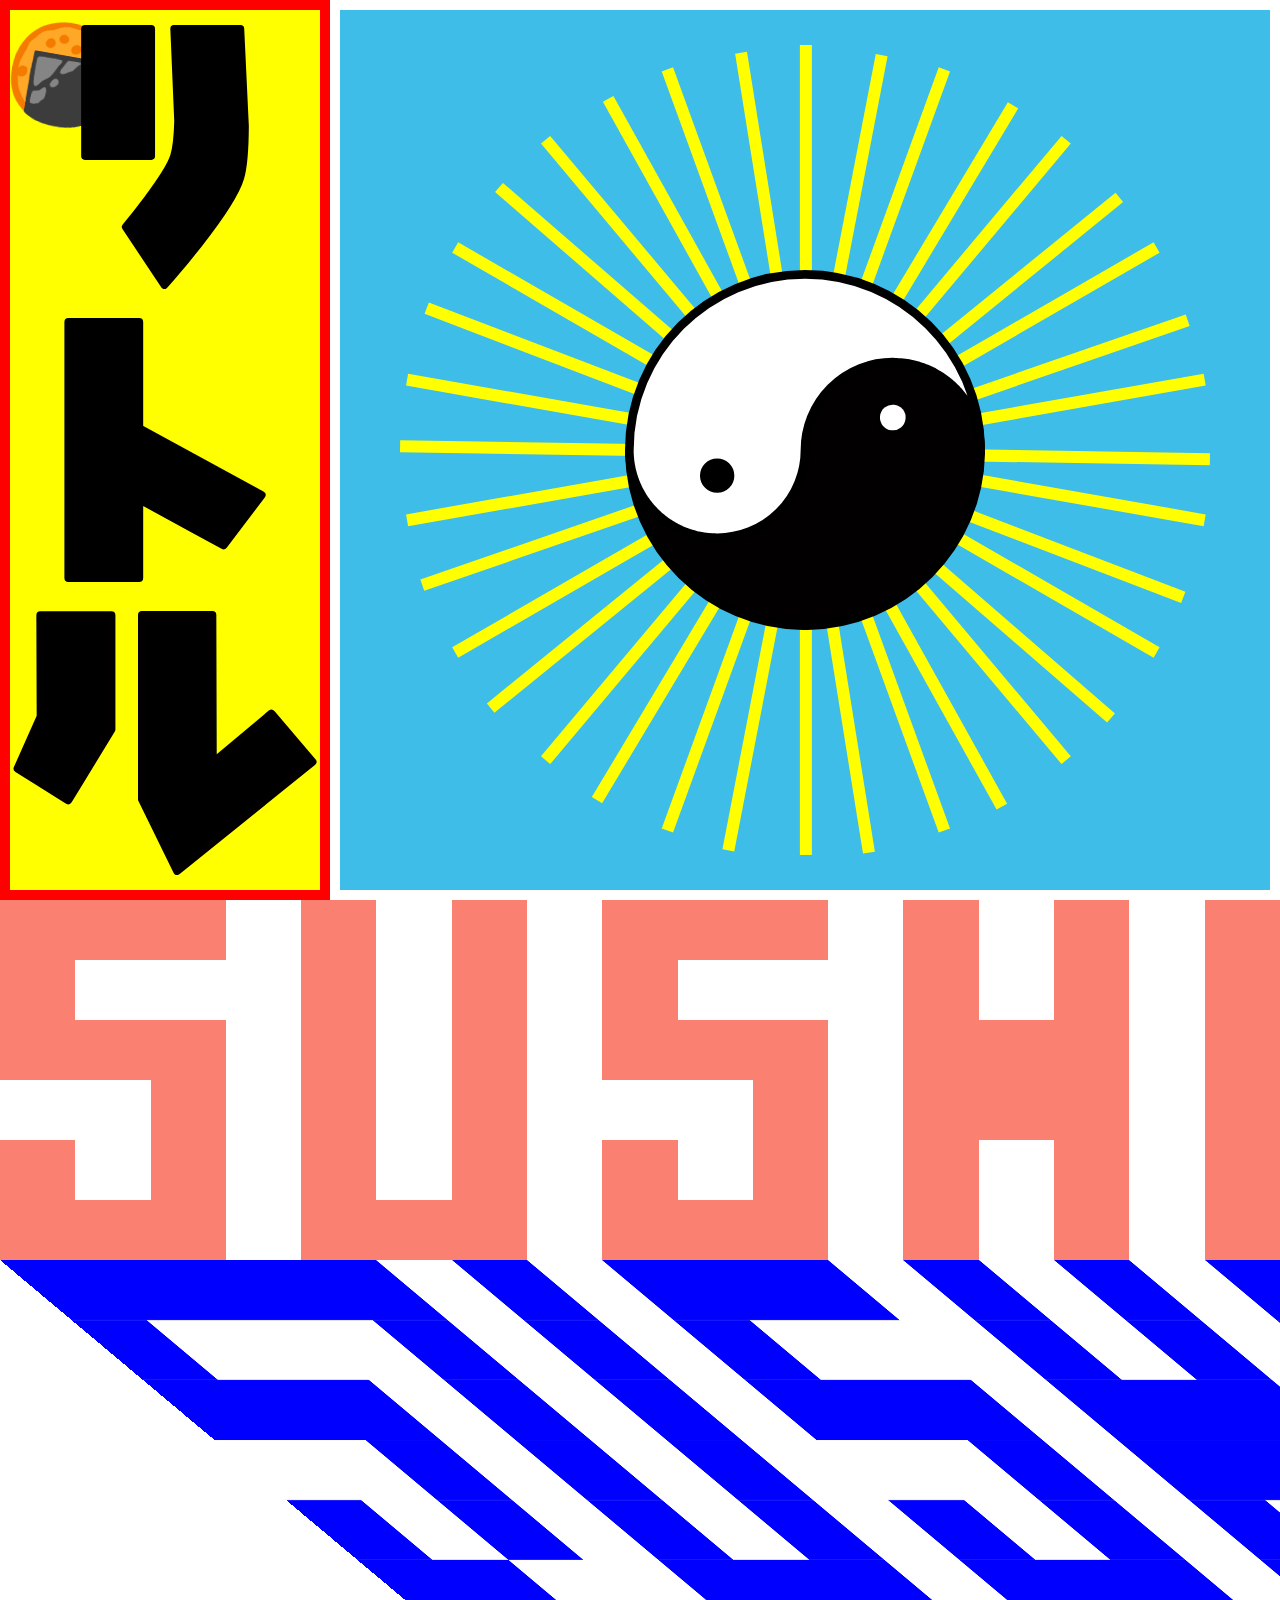
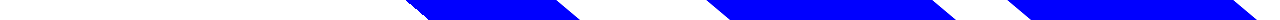
==== docs/index.html @ 26252e66 "added 3dish letters" ====
<!DOCTYPE html>
<html lang="en">
  <head>
    <meta charset="UTF-8" />
    <meta name="viewport" content="width=device-width, initial-scale=1.0" />
    <meta http-equiv="X-UA-Compatible" content="ie=edge" />
    <link rel="stylesheet" type="text/css" href="./css/reset.css" />
    <link
      href="https://fonts.googleapis.com/css?family=Roboto:300,400,500&display=swap"
      rel="stylesheet"
    />
    <link rel="stylesheet" type="text/css" href="./css/global-styles.css" />
    <link rel="stylesheet" type="text/css" href="./css/home.css" />
    <link rel="stylesheet" type="text/css" href="./css/sushi-grid.css" />
    <link rel="stylesheet" type="text/css" href="./css/mouse-trail.css" />
    <link rel="stylesheet" type="text/css" href="./css/_temp.css" />

    <title>Document</title>
  </head>
  <body>
    <!-- HOME -->
    <div>
      <div>
        <img src="./img/char1.svg" alt="chinese character" />
        <img src="./img/char2.svg" alt="chinese character" />
        <img src="./img/char3.svg" alt="chinese character" />
      </div>
      <div>
        <img src="./img/lines.svg" alt="sun lines" />
        <img src="./img/yinyang.svg" alt="chinese character" />
      </div>
    </div>
    <!-- MOUSE TRAIL -->
    <div>
      <p>&#x1F358;</p>
      <p>&#x1F359;</p>
      <p>&#x1F35A;</p>
      <p>&#x1F35C;</p>
      <p>&#x1F363;</p>
      <p>&#x1F364;</p>
      <p>&#x1F365;</p>
      <p>&#x1F361;</p>
      <p>&#x1F371;</p>
      <p>&#x1F372;</p>
      <p>&#x1F372;</p>
      <p>&#x1F371;</p>
      <p>&#x1F361;</p>
      <p>&#x1F365;</p>
      <p>&#x1F364;</p>
      <p>&#x1F363;</p>
      <p>&#x1F35C;</p>
      <p>&#x1F35A;</p>
      <p>&#x1F359;</p>
      <p>&#x1F358;</p>
      <p>&#x1F358;</p>
      <p>&#x1F359;</p>
      <p>&#x1F35A;</p>
      <p>&#x1F35C;</p>
      <p>&#x1F363;</p>
      <p>&#x1F364;</p>
      <p>&#x1F365;</p>
      <p>&#x1F361;</p>
      <p>&#x1F371;</p>
      <p>&#x1F372;</p>
      <p>&#x1F372;</p>
      <p>&#x1F371;</p>
      <p>&#x1F361;</p>
      <p>&#x1F365;</p>
      <p>&#x1F364;</p>
      <p>&#x1F363;</p>
      <p>&#x1F35C;</p>
      <p>&#x1F35A;</p>
      <p>&#x1F359;</p>
      <p>&#x1F358;</p>
      <p>&#x1F358;</p>
      <p>&#x1F359;</p>
      <p>&#x1F35A;</p>
      <p>&#x1F35C;</p>
      <p>&#x1F363;</p>
      <p>&#x1F364;</p>
      <p>&#x1F365;</p>
      <p>&#x1F361;</p>
      <p>&#x1F371;</p>
      <p>&#x1F372;</p>
      <p>&#x1F372;</p>
      <p>&#x1F371;</p>
      <p>&#x1F361;</p>
      <p>&#x1F365;</p>
      <p>&#x1F364;</p>
      <p>&#x1F363;</p>
      <p>&#x1F35C;</p>
      <p>&#x1F35A;</p>
      <p>&#x1F359;</p>
      <p>&#x1F358;</p>
    </div>
    <!-- SUSHI GRID -->
    <div>
      <div></div>
      <div></div>
      <div></div>
      <div></div>
      <div></div>
      <div></div>
      <div></div>
      <div></div>
      <div></div>
      <div></div>
      <div></div>
      <div></div>
      <div></div>

      <div></div>
      <div></div>
      <div></div>
      <div></div>
      <div></div>
      <div></div>
      <div></div>
      <div></div>
      <div></div>
      <div></div>
      <div></div>
      <div></div>
      <div></div>

      <div></div>
      <div></div>
      <div></div>
      <div></div>
      <div></div>
      <div></div>
      <div></div>
      <div></div>
      <div></div>
      <div></div>
      <div></div>
      <div></div>
      <div></div>

      <div></div>
      <div></div>
      <div></div>
      <div></div>
      <div></div>
      <div></div>
      <div></div>
      <div></div>
      <div></div>
      <div></div>
      <div></div>
      <div></div>
      <div></div>
      <div></div>

      <div></div>
      <div></div>
      <div></div>
      <div></div>
      <div></div>
      <div></div>
    </div>
    <!-- SUSHI GRID -->
    <div>
      <div></div>
      <div></div>
      <div></div>
      <div></div>
      <div></div>
      <div></div>
      <div></div>
      <div></div>
      <div></div>
      <div></div>
      <div></div>
      <div></div>
      <div></div>

      <div></div>
      <div></div>
      <div></div>
      <div></div>
      <div></div>
      <div></div>
      <div></div>
      <div></div>
      <div></div>
      <div></div>
      <div></div>
      <div></div>
      <div></div>

      <div></div>
      <div></div>
      <div></div>
      <div></div>
      <div></div>
      <div></div>
      <div></div>
      <div></div>
      <div></div>
      <div></div>
      <div></div>
      <div></div>
      <div></div>

      <div></div>
      <div></div>
      <div></div>
      <div></div>
      <div></div>
      <div></div>
      <div></div>
      <div></div>
      <div></div>
      <div></div>
      <div></div>
      <div></div>
      <div></div>
      <div></div>

      <div></div>
      <div></div>
      <div></div>
      <div></div>
      <div></div>
      <div></div>
    </div>
  </body>
</html>
---- docs/css/global-styles.css ----
body {
  width: 100vw;
  height: 100vh;
  font-family: 'Roboto', sans-serif;
  text-transform: lowercase;
  line-height: 1.5;
  font-size: 6em;
  cursor: url(../img/chopstick.png), auto;
}
---- docs/css/home.css ----
body > div:first-child {
  height: 100%;
  width: 100%;
  box-sizing: border-box;
  display: flex;
  /* position: relative; */
}
body > div:first-child > div:first-child {
  flex: 1;
  background-color: #ffff00;
  border: 10px solid #ff0000;
  display: flex;
  flex-direction: column;
  justify-content: space-around;
}
body > div:first-child > div:last-child {
  flex: 3;
  background: #3dbde8;
  border: 10px solid #ffffff;
}
body > div:first-child > div:first-child > img {
  height: calc(90% / 3);
  position: relative;
  z-index: 2;
}
body > div:first-child > div:last-child {
  display: flex;
  justify-content: center;
  align-items: center;
}
body > div:first-child > div:last-child > img {
  position: absolute;
  margin: auto;
}
body > div:first-child > div:last-child > img:first-child {
  z-index: 1;
  height: 90%;
  transform-origin: 50%;
  animation: home_rotation 10s infinite linear;
}
body > div:first-child > div:last-child > img:last-child {
  z-index: 2;
  height: 40%;
  animation: home_rotation 5s infinite linear reverse;
}
@keyframes home_rotation {
  from {
    transform: rotate(0deg);
  }
  to {
    transform: rotate(360deg);
  }
}
---- docs/css/sushi-grid.css ----
body > div:nth-child(3),
body > div:nth-child(4) {
  height: 40vh;
  width: 100vw;
  display: grid;
  grid-template-columns: repeat(17, calc(100vw / 17));
  grid-template-rows: repeat(6, calc(40vh / 6));
  position: relative;
  z-index: 2;
}
body > div:nth-child(4) {
  transform-origin: 0 0;
  transform: skew(50deg);
}
body > div:nth-child(3) > div {
  background-color: salmon;
}
body > div:nth-child(4) > div {
  background-color: blue;
}
/* LETTER S */
body > div:nth-child(3) > div:first-child,
body > div:nth-child(4) > div:first-child {
  grid-row: 1;
  grid-column: 1;
}
body > div:nth-child(3) > div:nth-child(2),
body > div:nth-child(4) > div:nth-child(2) {
  grid-row: 1;
  grid-column: 2;
}
body > div:nth-child(3) > div:nth-child(3),
body > div:nth-child(4) > div:nth-child(3) {
  grid-row: 1;
  grid-column: 3;
}
body > div:nth-child(3) > div:nth-child(4),
body > div:nth-child(4) > div:nth-child(4) {
  grid-row: 2;
  grid-column: 1;
}
body > div:nth-child(3) > div:nth-child(5),
body > div:nth-child(4) > div:nth-child(5) {
  grid-row: 3;
  grid-column: 1;
}
body > div:nth-child(3) > div:nth-child(6),
body > div:nth-child(4) > div:nth-child(6) {
  grid-row: 3;
  grid-column: 2;
}
body > div:nth-child(3) > div:nth-child(7),
body > div:nth-child(4) > div:nth-child(7) {
  grid-row: 3;
  grid-column: 3;
}
body > div:nth-child(3) > div:nth-child(8),
body > div:nth-child(4) > div:nth-child(8) {
  grid-row: 4;
  grid-column: 3;
}
body > div:nth-child(3) > div:nth-child(9),
body > div:nth-child(4) > div:nth-child(9) {
  grid-row: 5;
  grid-column: 3;
}
body > div:nth-child(3) > div:nth-child(10),
body > div:nth-child(4) > div:nth-child(10) {
  grid-row: 6;
  grid-column: 3;
}
body > div:nth-child(3) > div:nth-child(11),
body > div:nth-child(4) > div:nth-child(10) {
  grid-row: 6;
  grid-column: 2;
}
body > div:nth-child(3) > div:nth-child(12),
body > div:nth-child(4) > div:nth-child(12) {
  grid-row: 6;
  grid-column: 1;
}
body > div:nth-child(3) > div:nth-child(13),
body > div:nth-child(4) > div:nth-child(13) {
  grid-row: 5;
  grid-column: 1;
}
/* LETTER U */
body > div:nth-child(3) > div:nth-child(14),
body > div:nth-child(4) > div:nth-child(14) {
  grid-row: 1;
  grid-column: 5;
}
body > div:nth-child(3) > div:nth-child(15),
body > div:nth-child(4) > div:nth-child(15) {
  grid-row: 2;
  grid-column: 5;
}
body > div:nth-child(3) > div:nth-child(16),
body > div:nth-child(4) > div:nth-child(16) {
  grid-row: 3;
  grid-column: 5;
}
body > div:nth-child(3) > div:nth-child(17),
body > div:nth-child(4) > div:nth-child(17) {
  grid-row: 4;
  grid-column: 5;
}
body > div:nth-child(3) > div:nth-child(18),
body > div:nth-child(4) > div:nth-child(18) {
  grid-row: 5;
  grid-column: 5;
}
body > div:nth-child(3) > div:nth-child(19),
body > div:nth-child(4) > div:nth-child(19) {
  grid-row: 6;
  grid-column: 5;
}
body > div:nth-child(3) > div:nth-child(20),
body > div:nth-child(4) > div:nth-child(20) {
  grid-row: 6;
  grid-column: 6;
}
body > div:nth-child(3) > div:nth-child(21),
body > div:nth-child(4) > div:nth-child(21) {
  grid-row: 6;
  grid-column: 7;
}
body > div:nth-child(3) > div:nth-child(22),
body > div:nth-child(4) > div:nth-child(22) {
  grid-row: 5;
  grid-column: 7;
}
body > div:nth-child(3) > div:nth-child(23),
body > div:nth-child(4) > div:nth-child(23) {
  grid-row: 4;
  grid-column: 7;
}
body > div:nth-child(3) > div:nth-child(24),
body > div:nth-child(4) > div:nth-child(24) {
  grid-row: 3;
  grid-column: 7;
}
body > div:nth-child(3) > div:nth-child(25),
body > div:nth-child(4) > div:nth-child(25) {
  grid-row: 2;
  grid-column: 7;
}
body > div:nth-child(3) > div:nth-child(26),
body > div:nth-child(4) > div:nth-child(26) {
  grid-row: 1;
  grid-column: 7;
}
/* LETTER S */
body > div:nth-child(3) > div:nth-child(27),
body > div:nth-child(4) > div:nth-child(27) {
  grid-row: 1;
  grid-column: 9;
}
body > div:nth-child(3) > div:nth-child(28),
body > div:nth-child(4) > div:nth-child(28) {
  grid-row: 1;
  grid-column: 10;
}
body > div:nth-child(3) > div:nth-child(29),
body > div:nth-child(4) > div:nth-child(29) {
  grid-row: 1;
  grid-column: 11;
}
body > div:nth-child(3) > div:nth-child(30),
body > div:nth-child(4) > div:nth-child(30) {
  grid-row: 2;
  grid-column: 9;
}
body > div:nth-child(3) > div:nth-child(31),
body > div:nth-child(4) > div:nth-child(31) {
  grid-row: 3;
  grid-column: 9;
}
body > div:nth-child(3) > div:nth-child(32),
body > div:nth-child(4) > div:nth-child(32) {
  grid-row: 3;
  grid-column: 10;
}
body > div:nth-child(3) > div:nth-child(33),
body > div:nth-child(4) > div:nth-child(33) {
  grid-row: 3;
  grid-column: 11;
}
body > div:nth-child(3) > div:nth-child(34),
body > div:nth-child(4) > div:nth-child(34) {
  grid-row: 4;
  grid-column: 11;
}
body > div:nth-child(3) > div:nth-child(35),
body > div:nth-child(4) > div:nth-child(35) {
  grid-row: 5;
  grid-column: 11;
}
body > div:nth-child(3) > div:nth-child(36),
body > div:nth-child(4) > div:nth-child(36) {
  grid-row: 6;
  grid-column: 11;
}
body > div:nth-child(3) > div:nth-child(37),
body > div:nth-child(4) > div:nth-child(37) {
  grid-row: 6;
  grid-column: 10;
}
body > div:nth-child(3) > div:nth-child(38),
body > div:nth-child(4) > div:nth-child(38) {
  grid-row: 6;
  grid-column: 9;
}
body > div:nth-child(3) > div:nth-child(39),
body > div:nth-child(4) > div:nth-child(39) {
  grid-row: 5;
  grid-column: 9;
}
/* LETTER H */
body > div:nth-child(3) > div:nth-child(40),
body > div:nth-child(4) > div:nth-child(40) {
  grid-row: 1;
  grid-column: 13;
}
body > div:nth-child(3) > div:nth-child(41),
body > div:nth-child(4) > div:nth-child(41) {
  grid-row: 2;
  grid-column: 13;
}
body > div:nth-child(3) > div:nth-child(42),
body > div:nth-child(4) > div:nth-child(42) {
  grid-row: 3;
  grid-column: 13;
}
body > div:nth-child(3) > div:nth-child(43),
body > div:nth-child(4) > div:nth-child(43) {
  grid-row: 4;
  grid-column: 13;
}
body > div:nth-child(3) > div:nth-child(44),
body > div:nth-child(4) > div:nth-child(44) {
  grid-row: 5;
  grid-column: 13;
}
body > div:nth-child(3) > div:nth-child(45),
body > div:nth-child(4) > div:nth-child(45) {
  grid-row: 6;
  grid-column: 13;
}
body > div:nth-child(3) > div:nth-child(46),
body > div:nth-child(4) > div:nth-child(46) {
  grid-row: 3;
  grid-column: 14;
}
body > div:nth-child(3) > div:nth-child(47),
body > div:nth-child(4) > div:nth-child(47) {
  grid-row: 4;
  grid-column: 14;
}
body > div:nth-child(3) > div:nth-child(48),
body > div:nth-child(4) > div:nth-child(48) {
  grid-row: 1;
  grid-column: 15;
}
body > div:nth-child(3) > div:nth-child(49),
body > div:nth-child(4) > div:nth-child(49) {
  grid-row: 2;
  grid-column: 15;
}
body > div:nth-child(3) > div:nth-child(50),
body > div:nth-child(4) > div:nth-child(50) {
  grid-row: 3;
  grid-column: 15;
}
body > div:nth-child(3) > div:nth-child(51),
body > div:nth-child(4) > div:nth-child(51) {
  grid-row: 4;
  grid-column: 15;
}
body > div:nth-child(3) > div:nth-child(52),
body > div:nth-child(4) > div:nth-child(52) {
  grid-row: 5;
  grid-column: 15;
}
body > div:nth-child(3) > div:nth-child(53),
body > div:nth-child(4) > div:nth-child(53) {
  grid-row: 6;
  grid-column: 15;
}
/* LETTER I */
body > div:nth-child(3) > div:nth-child(54),
body > div:nth-child(4) > div:nth-child(54) {
  grid-row: 1;
  grid-column: 17;
}
body > div:nth-child(3) > div:nth-child(55),
body > div:nth-child(4) > div:nth-child(55) {
  grid-row: 2;
  grid-column: 17;
}
body > div:nth-child(3) > div:nth-child(56),
body > div:nth-child(4) > div:nth-child(56) {
  grid-row: 3;
  grid-column: 17;
}
body > div:nth-child(3) > div:nth-child(57),
body > div:nth-child(4) > div:nth-child(57) {
  grid-row: 4;
  grid-column: 17;
}
body > div:nth-child(3) > div:nth-child(58),
body > div:nth-child(4) > div:nth-child(58) {
  grid-row: 5;
  grid-column: 17;
}
body > div:nth-child(3) > div:nth-child(59),
body > div:nth-child(4) > div:nth-child(59) {
  grid-row: 6;
  grid-column: 17;
}
---- docs/css/mouse-trail.css ----
body > div:nth-child(2) {
  height: 100%;
  width: 100%;
  display: flex;
  flex-wrap: wrap;
  position: fixed;
  top: 0;
  z-index: 1;
}
body > div:nth-child(2) p {
  height: calc(100vh / 6);
  width: calc(100vw / 10);
  margin: 0;
  display: flex;
  justify-content: center;
  align-items: center;
  font-size: 7vh;
  opacity: 0;
  transition: opacity 2s linear 0.4s, transform 0.8s ease;
  transform: scale(1);
}
body > div:nth-child(2) p:hover {
  opacity: 1;
  transition: opacity 0.8s ease;
  transform: scale(2) rotate(35deg);
}
body > div:nth-child(2) p:first-child:hover {
  opacity: 1;
  transition: opacity 0.2s ease;
  transform: scale(1.5) rotate(10deg);
}
body > div:nth-child(2) p:nth-child(2n + 4):hover {
  opacity: 1;
  transition: opacity 0.2s ease;
  transform: scale(3) rotate(40deg);
}
body > div:nth-child(2) p:nth-child(3n + 6):hover {
  opacity: 1;
  transition: opacity 0.6s ease;
  transform: scale(2) rotate(-20deg);
}
body > div:nth-child(2) p:nth-child(4n + 8):hover {
  opacity: 1;
  transition: opacity 0.4s linear;
  transform: scale(1.25) rotate(-40deg);
}
body > div:nth-child(2) p:nth-child(5n + 10):hover {
  opacity: 1;
  transition: opacity 0.8s ease;
  transform: scale(2.1) rotate(32deg);
}
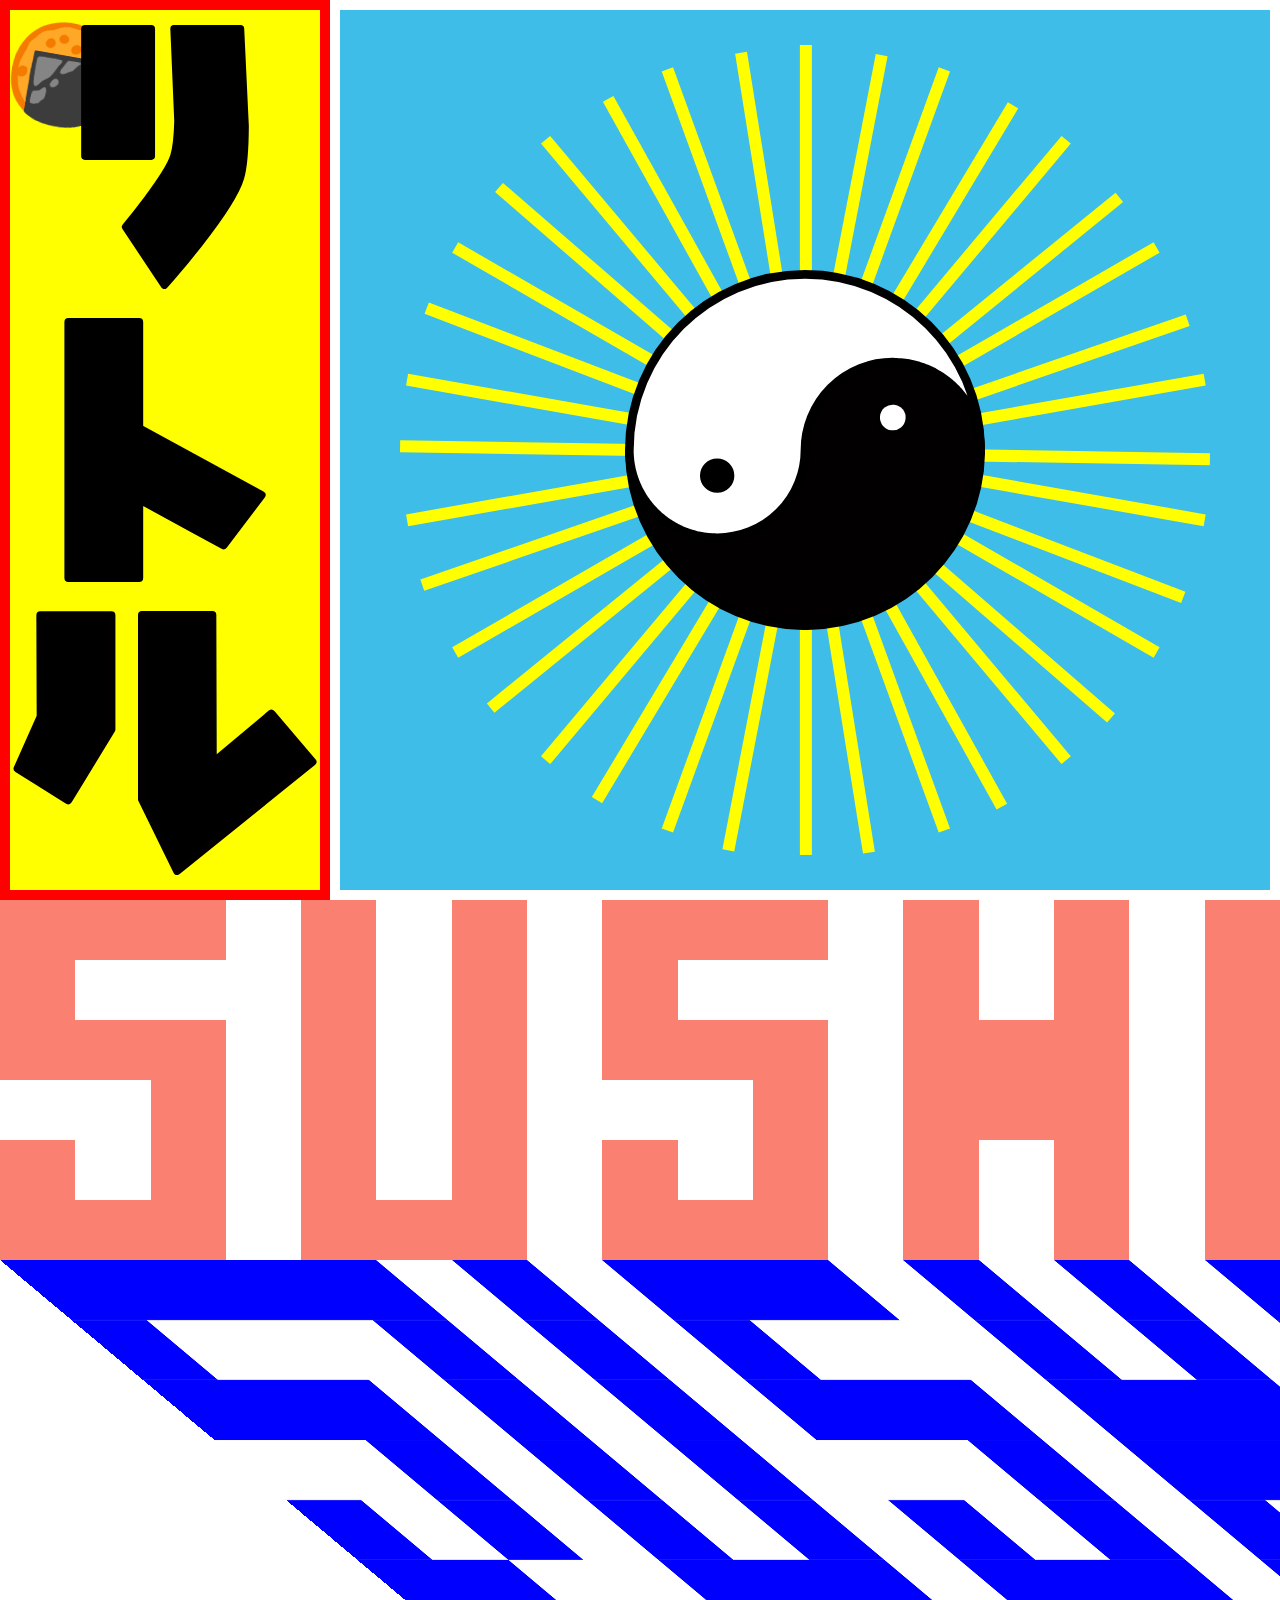
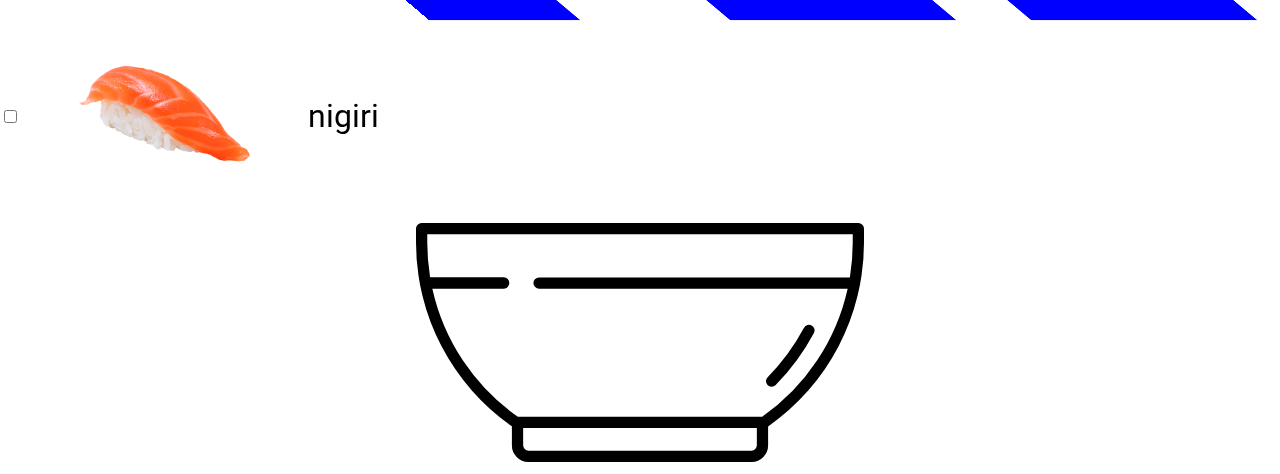
==== commit 2cc48077: "bowl animation" ====
--- a/docs/index.html
+++ b/docs/index.html
@@ -225,5 +225,16 @@
       <div></div>
       <div></div>
     </div>
+    <!-- BOWL -->
+    <div>
+      <div>
+        <input type="checkbox" name="sushi1" />
+        <img src="./img/nigiri.png" alt="nigiri" />
+        <p>Nigiri</p>
+      </div>
+      <div>
+        <img src="./img/bowl.svg" alt="bowl" />
+      </div>
+    </div>
   </body>
 </html>
--- a/docs/css/_temp.css
+++ b/docs/css/_temp.css
@@ -0,0 +1,39 @@
+body > div:nth-child(5) {
+  position: relative;
+  z-index: 2;
+}
+body > div:nth-child(5) > div:first-child {
+  width: 50%;
+  display: flex;
+  align-items: center;
+}
+body > div:nth-child(5) > div:first-child > img {
+  width: 30%;
+  padding-left: 0.5em;
+  padding-right: 0.5em;
+}
+body > div:nth-child(5) > div:first-child > p {
+  font-size: 2.5vw;
+  padding-right: 0.5em;
+}
+body > div:nth-child(5) > div:nth-child(2) {
+  display: flex;
+  justify-content: center;
+}
+body > div:nth-child(5) > div:nth-child(2) > img {
+  width: 35%;
+}
+input[type='checkbox']:checked + img {
+  animation: sushi_to-bowl 3s forwards ease;
+}
+
+@keyframes sushi_to-bowl {
+  0% {
+    opacity: 1;
+    transform: translate(0, 0) rotate(0) scale(1);
+  }
+  100% {
+    opacity: 1;
+    transform: translate(123%, 138%) rotate(16deg) scale(0.5);
+  }
+}
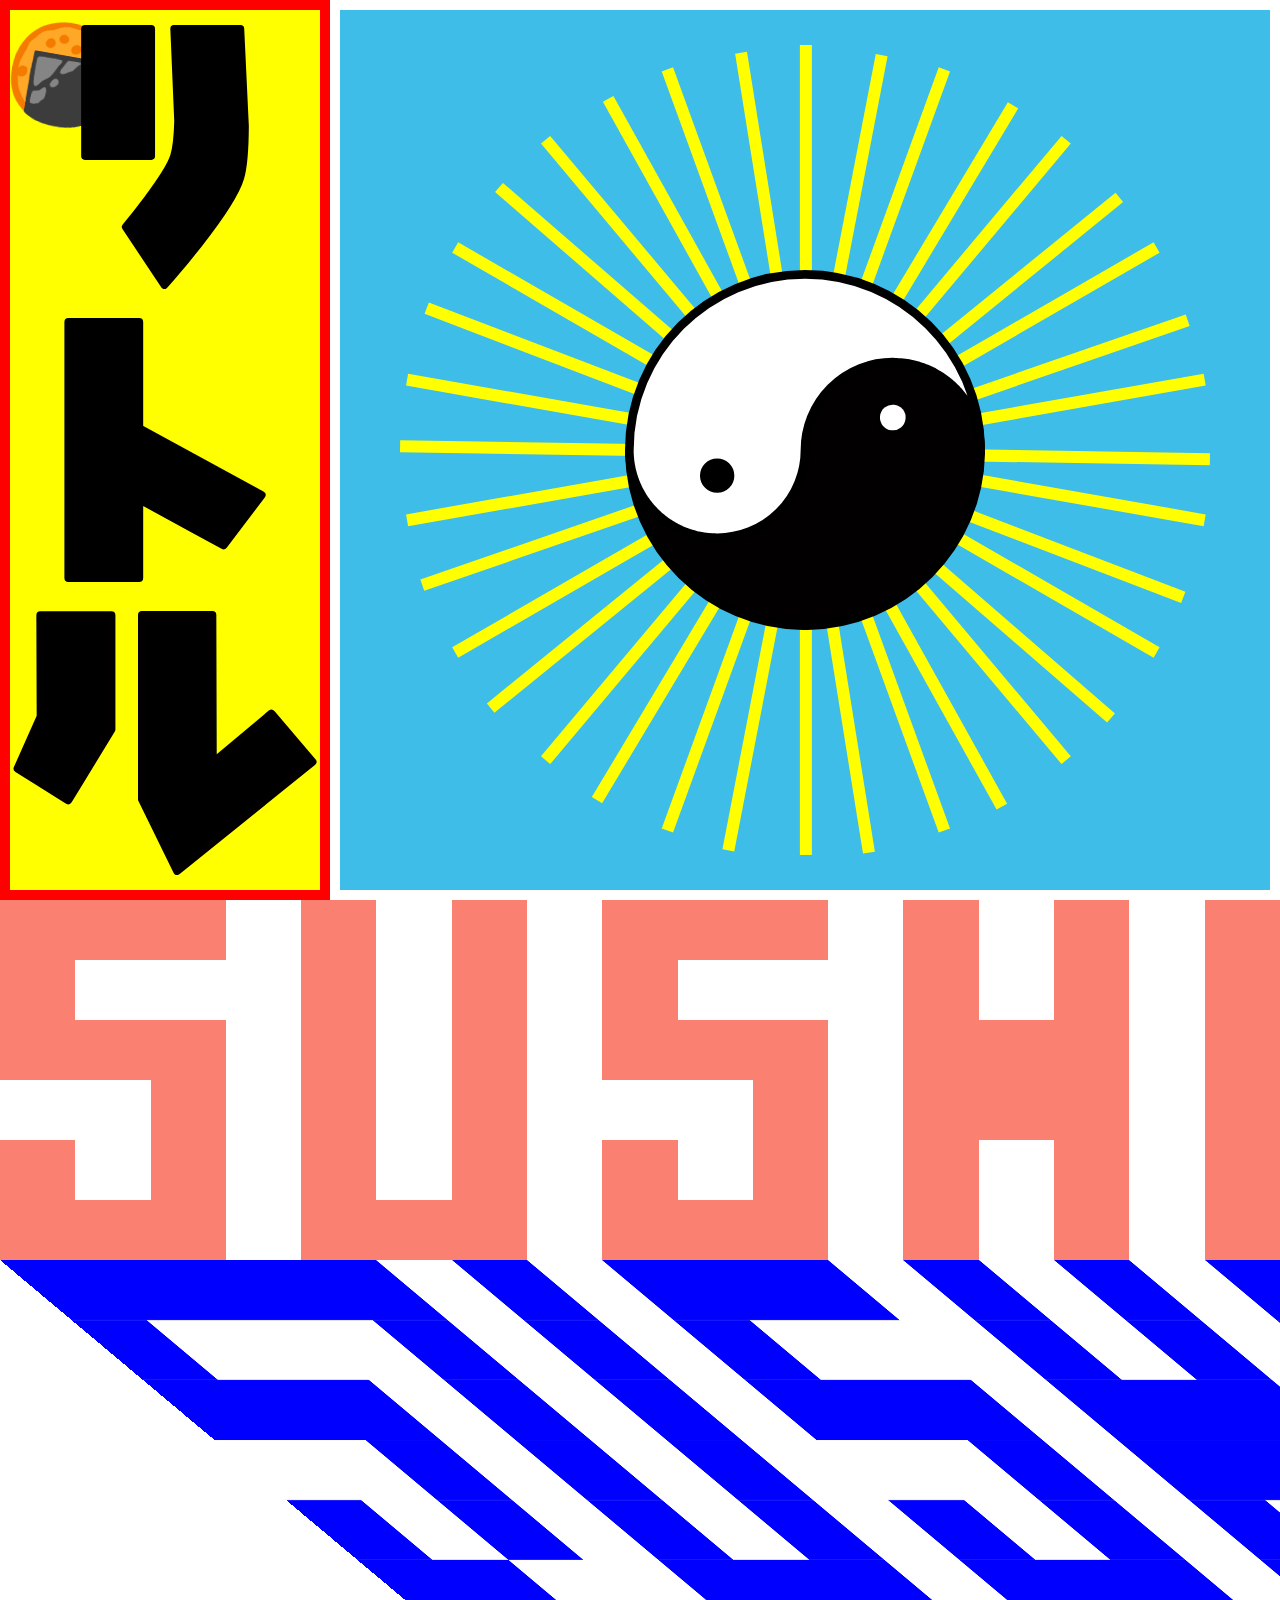
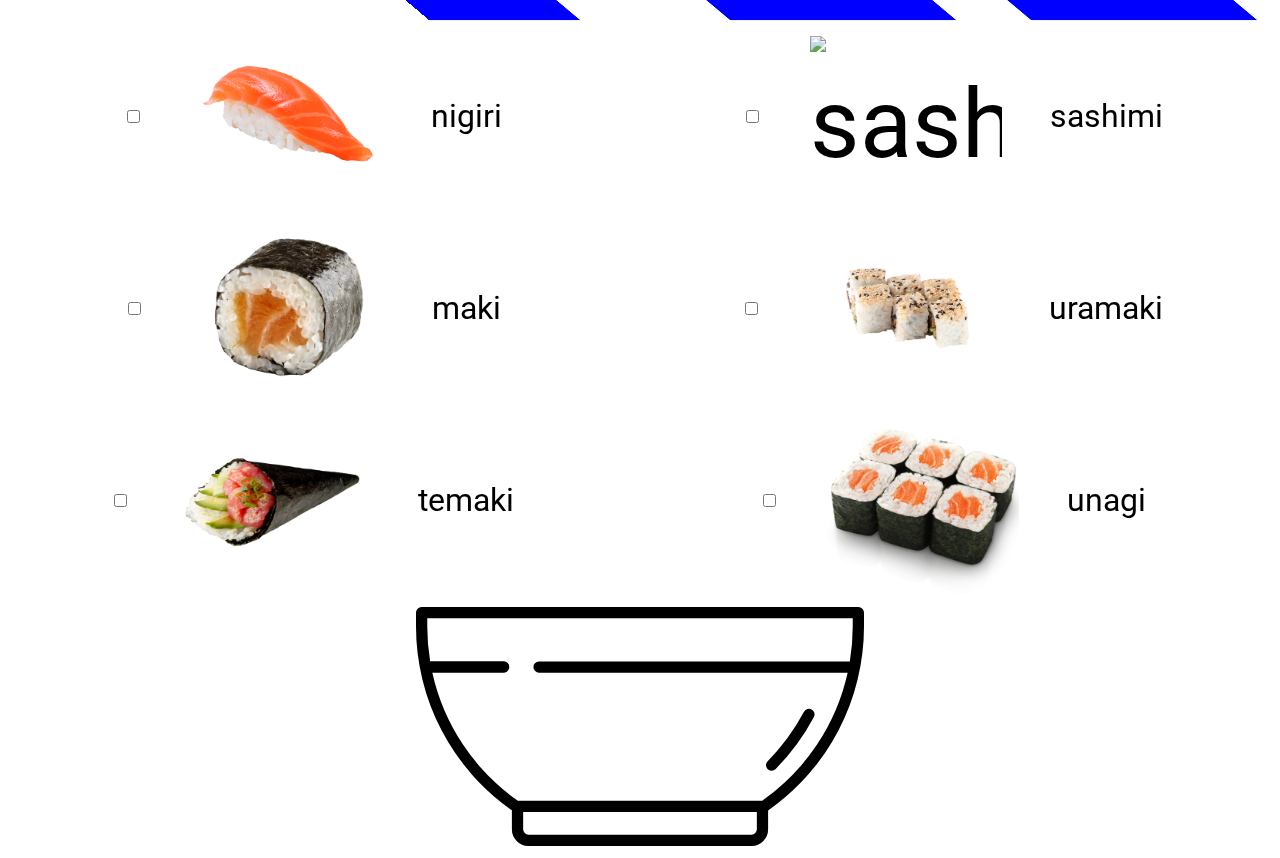
==== commit 1fbe958e: "bowl animation" ====
--- a/docs/index.html
+++ b/docs/index.html
@@ -228,9 +228,36 @@
     <!-- BOWL -->
     <div>
       <div>
-        <input type="checkbox" name="sushi1" />
-        <img src="./img/nigiri.png" alt="nigiri" />
-        <p>Nigiri</p>
+        <div>
+          <input type="checkbox" />
+          <img src="./img/nigiri.png" alt="nigiri" />
+          <p>Nigiri</p>
+        </div>
+        <div>
+          <input type="checkbox" />
+          <img src="./img/sashimi.png" alt="Sashimi" />
+          <p>Sashimi</p>
+        </div>
+        <div>
+          <input type="checkbox" />
+          <img src="./img/maki.png" alt="maki" />
+          <p>Maki</p>
+        </div>
+        <div>
+          <input type="checkbox" />
+          <img src="./img/Uramaki.png" alt="Uramaki" />
+          <p>Uramaki</p>
+        </div>
+        <div>
+          <input type="checkbox" />
+          <img src="./img/Temaki.png" alt="Temaki" />
+          <p>Temaki</p>
+        </div>
+        <div>
+          <input type="checkbox" />
+          <img src="./img/Unagi.png" alt="Unagi" />
+          <p>Unagi</p>
+        </div>
       </div>
       <div>
         <img src="./img/bowl.svg" alt="bowl" />
--- a/docs/css/_temp.css
+++ b/docs/css/_temp.css
@@ -2,38 +2,137 @@
   position: relative;
   z-index: 2;
 }
-body > div:nth-child(5) > div:first-child {
+body > div:nth-child(5) > div,
+body > div:nth-child(5) > div > div {
+  display: flex;
+  flex-wrap: wrap;
+  justify-content: center;
+}
+body > div:nth-child(5) > div > div {
   width: 50%;
-  display: flex;
   align-items: center;
 }
-body > div:nth-child(5) > div:first-child > img {
+body > div:nth-child(5) > div > div > img {
   width: 30%;
   padding-left: 0.5em;
   padding-right: 0.5em;
 }
-body > div:nth-child(5) > div:first-child > p {
+body > div:nth-child(5) > div > div > p {
   font-size: 2.5vw;
   padding-right: 0.5em;
 }
-body > div:nth-child(5) > div:nth-child(2) {
+body > div:nth-child(5) > div:last-child {
   display: flex;
   justify-content: center;
 }
-body > div:nth-child(5) > div:nth-child(2) > img {
+body > div:nth-child(5) > div:last-child > img {
   width: 35%;
 }
-input[type='checkbox']:checked + img {
-  animation: sushi_to-bowl 3s forwards ease;
+body
+  > div:nth-child(5)
+  > div
+  > div:first-child
+  > input[type='checkbox']:checked
+  + img {
+  animation: sushi_nigiri 3s forwards ease;
 }
-
-@keyframes sushi_to-bowl {
+body
+  > div:nth-child(5)
+  > div
+  > div:nth-child(2)
+  > input[type='checkbox']:checked
+  + img {
+  animation: sushi_sashimi 3s forwards ease;
+}
+body
+  > div:nth-child(5)
+  > div
+  > div:nth-child(3)
+  > input[type='checkbox']:checked
+  + img {
+  animation: sushi_maki 3s forwards ease;
+}
+body
+  > div:nth-child(5)
+  > div
+  > div:nth-child(4)
+  > input[type='checkbox']:checked
+  + img {
+  animation: sushi_uramaki 3s forwards ease;
+}
+body
+  > div:nth-child(5)
+  > div
+  > div:nth-child(5)
+  > input[type='checkbox']:checked
+  + img {
+  animation: sushi_temaki 3s forwards ease;
+}
+body
+  > div:nth-child(5)
+  > div
+  > div:nth-child(6)
+  > input[type='checkbox']:checked
+  + img {
+  animation: sushi_unagi 3s forwards ease;
+}
+@keyframes sushi_nigiri {
   0% {
     opacity: 1;
     transform: translate(0, 0) rotate(0) scale(1);
   }
   100% {
     opacity: 1;
-    transform: translate(123%, 138%) rotate(16deg) scale(0.5);
+    transform: translate(80%, 337%) rotate(16deg) scale(0.5);
   }
 }
+@keyframes sushi_sashimi {
+  0% {
+    opacity: 1;
+    transform: translate(0, 0) rotate(0) scale(1);
+  }
+  100% {
+    opacity: 1;
+    transform: translate(-64%, 342%) rotate(-16deg) scale(0.5);
+  }
+}
+@keyframes sushi_maki {
+  0% {
+    opacity: 1;
+    transform: translate(0, 0) rotate(0) scale(1);
+  }
+  100% {
+    opacity: 1;
+    transform: translate(113%, 237%) rotate(16deg) scale(0.5);
+  }
+}
+@keyframes sushi_uramaki {
+  0% {
+    opacity: 1;
+    transform: translate(0, 0) rotate(0) scale(1);
+  }
+  100% {
+    opacity: 1;
+    transform: translate(-68%, 327%) rotate(-14deg) scale(0.7);
+  }
+}
+@keyframes sushi_temaki {
+  0% {
+    opacity: 1;
+    transform: translate(0, 0) rotate(0) scale(1);
+  }
+  100% {
+    opacity: 1;
+    transform: translate(83%, 111%) rotate(49deg) scale(0.5);
+  }
+}
+@keyframes sushi_unagi {
+  0% {
+    opacity: 1;
+    transform: translate(0, 0) rotate(0) scale(1);
+  }
+  100% {
+    opacity: 1;
+    transform: translate(-108%, 105%) rotate(-11deg) scale(0.4);
+  }
+}
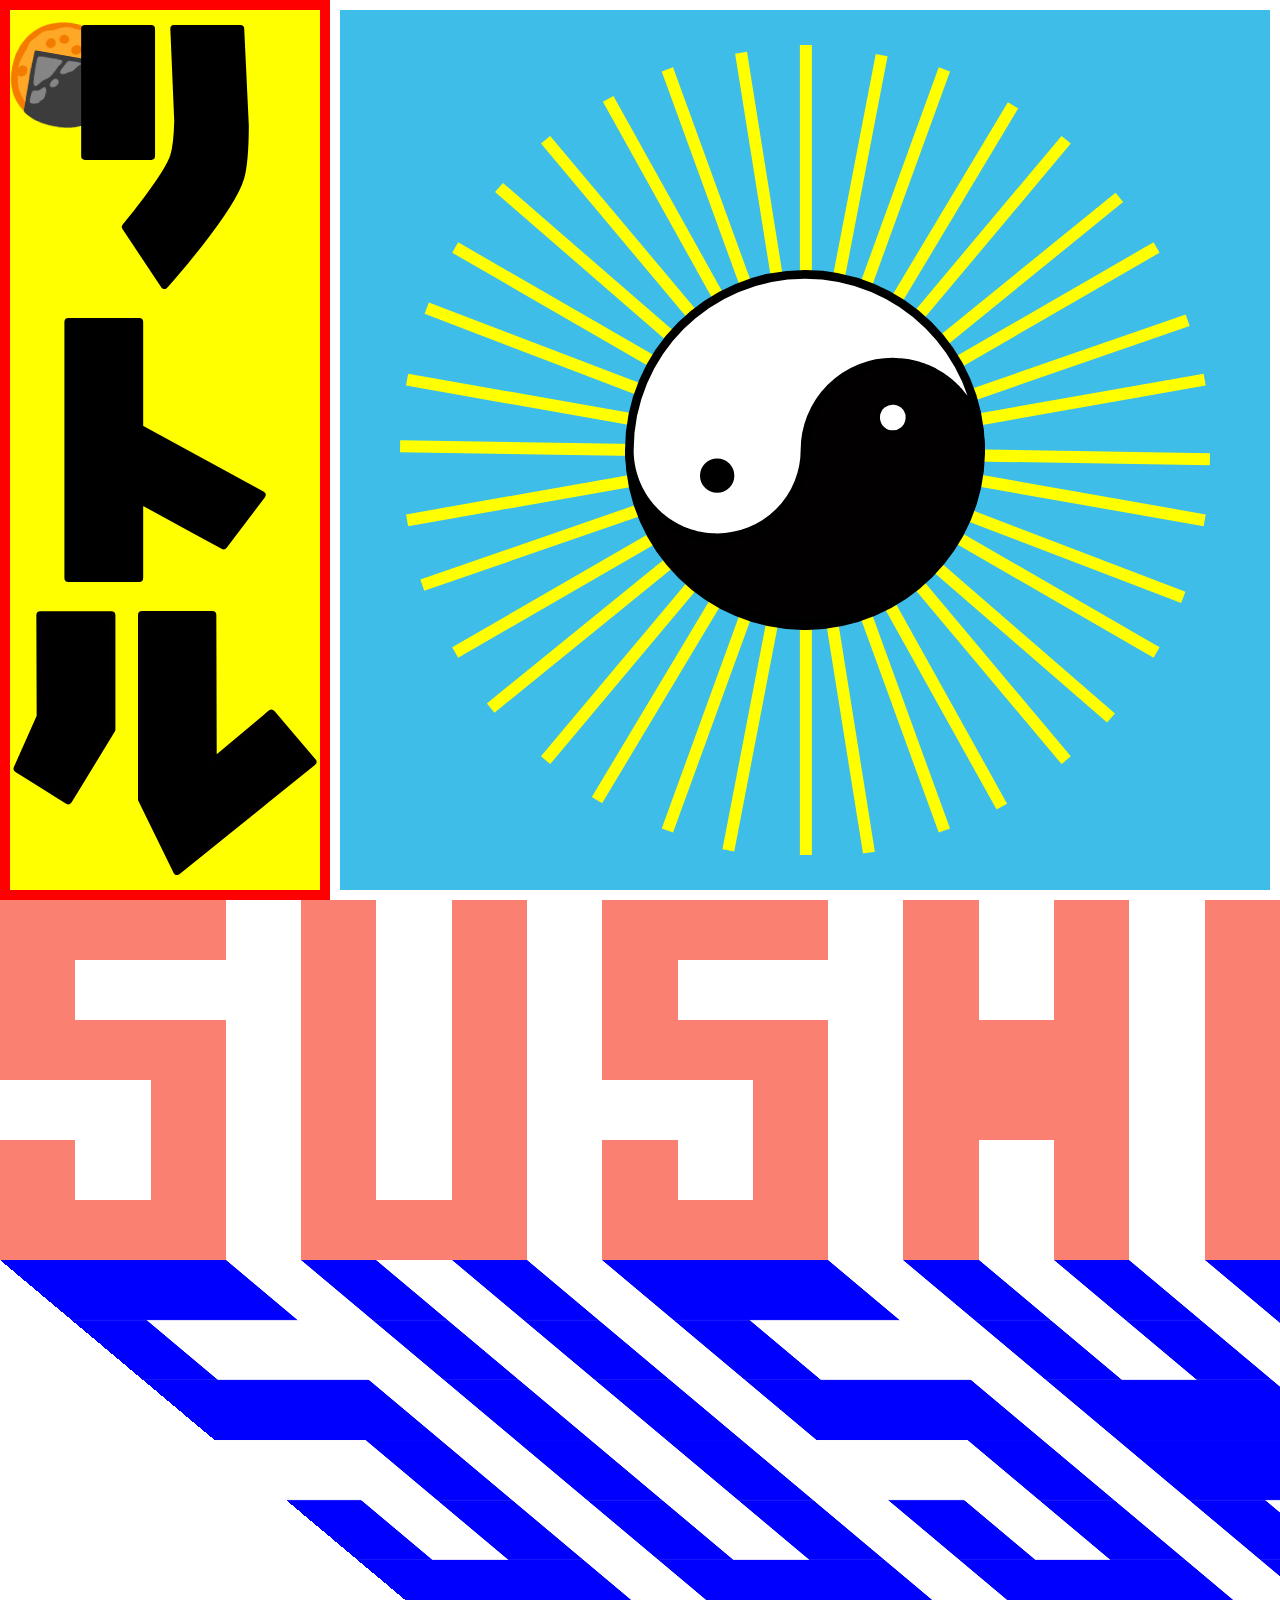
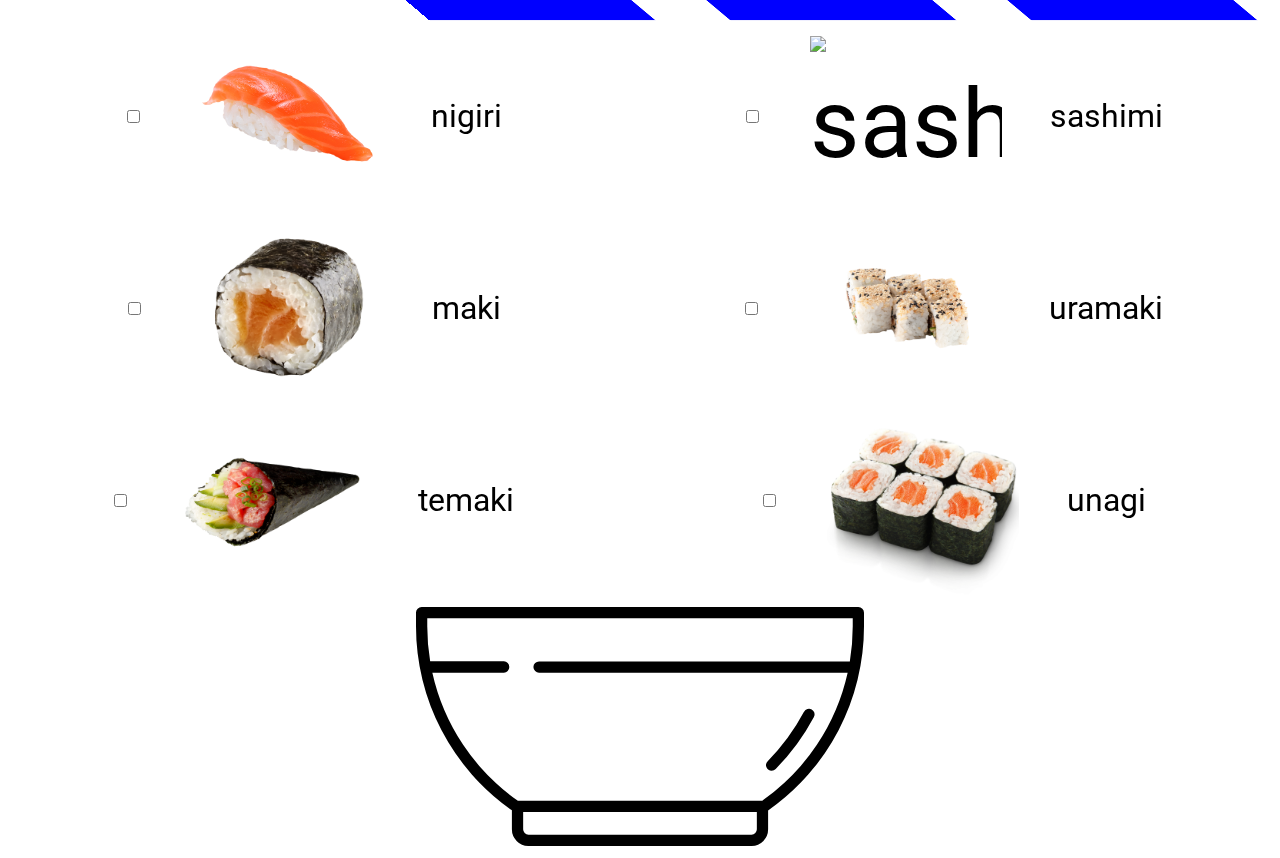
==== commit 484cdea4: "progress thursday" ====
--- a/docs/index.html
+++ b/docs/index.html
@@ -13,6 +13,7 @@
     <link rel="stylesheet" type="text/css" href="./css/home.css" />
     <link rel="stylesheet" type="text/css" href="./css/sushi-grid.css" />
     <link rel="stylesheet" type="text/css" href="./css/mouse-trail.css" />
+    <link rel="stylesheet" type="text/css" href="./css/sushi.css" />
     <link rel="stylesheet" type="text/css" href="./css/_temp.css" />
 
     <title>Document</title>
--- a/docs/css/global-styles.css
+++ b/docs/css/global-styles.css
@@ -5,5 +5,7 @@
   text-transform: lowercase;
   line-height: 1.5;
   font-size: 6em;
-  cursor: url(../img/chopstick.png), auto;
+  /* TODO: MIDDELPUNT VAN CURSOR UITREKENEN */
+  /* cursor: url(../img/chopstick.png), auto; */
+  overflow-x: hidden;
 }
--- a/docs/css/sushi-grid.css
+++ b/docs/css/sushi-grid.css
@@ -70,7 +70,7 @@
   grid-column: 3;
 }
 body > div:nth-child(3) > div:nth-child(11),
-body > div:nth-child(4) > div:nth-child(10) {
+body > div:nth-child(4) > div:nth-child(11) {
   grid-row: 6;
   grid-column: 2;
 }
@@ -318,3 +318,19 @@
   grid-row: 6;
   grid-column: 17;
 }
+
+body > div:nth-child(3) > div:nth-child(odd) {
+  animation: sushi-grid_bg-color 5s linear infinite;
+}
+
+/* @keyframes sushi-grid_bg-color {
+  0% {
+    background-color: lightsalmon;
+  }
+  50% {
+    background-color: #ad310b;
+  }
+  100% {
+    background-color: lightsalmon;
+  }
+} */
--- a/docs/css/sushi.css
+++ b/docs/css/sushi.css
@@ -0,0 +1,138 @@
+body > div:nth-child(5) {
+  position: relative;
+  z-index: 2;
+}
+body > div:nth-child(5) > div,
+body > div:nth-child(5) > div > div {
+  display: flex;
+  flex-wrap: wrap;
+  justify-content: center;
+}
+body > div:nth-child(5) > div > div {
+  width: 50%;
+  align-items: center;
+}
+body > div:nth-child(5) > div > div > img {
+  width: 30%;
+  padding-left: 0.5em;
+  padding-right: 0.5em;
+}
+body > div:nth-child(5) > div > div > p {
+  font-size: 2.5vw;
+  padding-right: 0.5em;
+}
+body > div:nth-child(5) > div:last-child {
+  display: flex;
+  justify-content: center;
+}
+body > div:nth-child(5) > div:last-child > img {
+  width: 35%;
+}
+body
+  > div:nth-child(5)
+  > div
+  > div:first-child
+  > input[type='checkbox']:checked
+  + img {
+  animation: sushi_nigiri 3s forwards ease;
+}
+body
+  > div:nth-child(5)
+  > div
+  > div:nth-child(2)
+  > input[type='checkbox']:checked
+  + img {
+  animation: sushi_sashimi 3s forwards ease;
+}
+body
+  > div:nth-child(5)
+  > div
+  > div:nth-child(3)
+  > input[type='checkbox']:checked
+  + img {
+  animation: sushi_maki 3s forwards ease;
+}
+body
+  > div:nth-child(5)
+  > div
+  > div:nth-child(4)
+  > input[type='checkbox']:checked
+  + img {
+  animation: sushi_uramaki 3s forwards ease;
+}
+body
+  > div:nth-child(5)
+  > div
+  > div:nth-child(5)
+  > input[type='checkbox']:checked
+  + img {
+  animation: sushi_temaki 3s forwards ease;
+}
+body
+  > div:nth-child(5)
+  > div
+  > div:nth-child(6)
+  > input[type='checkbox']:checked
+  + img {
+  animation: sushi_unagi 3s forwards ease;
+}
+@keyframes sushi_nigiri {
+  0% {
+    opacity: 1;
+    transform: translate(0, 0) rotate(0) scale(1);
+  }
+  100% {
+    opacity: 1;
+    transform: translate(80%, 337%) rotate(16deg) scale(0.5);
+  }
+}
+@keyframes sushi_sashimi {
+  0% {
+    opacity: 1;
+    transform: translate(0, 0) rotate(0) scale(1);
+  }
+  100% {
+    opacity: 1;
+    transform: translate(-64%, 342%) rotate(-16deg) scale(0.5);
+  }
+}
+@keyframes sushi_maki {
+  0% {
+    opacity: 1;
+    transform: translate(0, 0) rotate(0) scale(1);
+  }
+  100% {
+    opacity: 1;
+    transform: translate(113%, 237%) rotate(16deg) scale(0.5);
+  }
+}
+@keyframes sushi_uramaki {
+  0% {
+    opacity: 1;
+    transform: translate(0, 0) rotate(0) scale(1);
+  }
+  100% {
+    opacity: 1;
+    transform: translate(-68%, 327%) rotate(-14deg) scale(0.7);
+  }
+}
+@keyframes sushi_temaki {
+  0% {
+    opacity: 1;
+    transform: translate(0, 0) rotate(0) scale(1);
+  }
+  100% {
+    opacity: 1;
+    transform: translate(83%, 111%) rotate(49deg) scale(0.5);
+  }
+}
+@keyframes sushi_unagi {
+  0% {
+    opacity: 1;
+    transform: translate(0, 0) rotate(0) scale(1);
+  }
+  100% {
+    opacity: 1;
+    transform: translate(-108%, 105%) rotate(-11deg) scale(0.4);
+  }
+}
--- a/docs/css/_temp.css
+++ b/docs/css/_temp.css
@@ -1,138 +1 @@
-body > div:nth-child(5) {
-  position: relative;
-  z-index: 2;
-}
-body > div:nth-child(5) > div,
-body > div:nth-child(5) > div > div {
-  display: flex;
-  flex-wrap: wrap;
-  justify-content: center;
-}
-body > div:nth-child(5) > div > div {
-  width: 50%;
-  align-items: center;
-}
-body > div:nth-child(5) > div > div > img {
-  width: 30%;
-  padding-left: 0.5em;
-  padding-right: 0.5em;
-}
-body > div:nth-child(5) > div > div > p {
-  font-size: 2.5vw;
-  padding-right: 0.5em;
-}
-body > div:nth-child(5) > div:last-child {
-  display: flex;
-  justify-content: center;
-}
-body > div:nth-child(5) > div:last-child > img {
-  width: 35%;
-}
-body
-  > div:nth-child(5)
-  > div
-  > div:first-child
-  > input[type='checkbox']:checked
-  + img {
-  animation: sushi_nigiri 3s forwards ease;
-}
-body
-  > div:nth-child(5)
-  > div
-  > div:nth-child(2)
-  > input[type='checkbox']:checked
-  + img {
-  animation: sushi_sashimi 3s forwards ease;
-}
-body
-  > div:nth-child(5)
-  > div
-  > div:nth-child(3)
-  > input[type='checkbox']:checked
-  + img {
-  animation: sushi_maki 3s forwards ease;
-}
-body
-  > div:nth-child(5)
-  > div
-  > div:nth-child(4)
-  > input[type='checkbox']:checked
-  + img {
-  animation: sushi_uramaki 3s forwards ease;
-}
-body
-  > div:nth-child(5)
-  > div
-  > div:nth-child(5)
-  > input[type='checkbox']:checked
-  + img {
-  animation: sushi_temaki 3s forwards ease;
-}
-body
-  > div:nth-child(5)
-  > div
-  > div:nth-child(6)
-  > input[type='checkbox']:checked
-  + img {
-  animation: sushi_unagi 3s forwards ease;
-}
-@keyframes sushi_nigiri {
-  0% {
-    opacity: 1;
-    transform: translate(0, 0) rotate(0) scale(1);
-  }
-  100% {
-    opacity: 1;
-    transform: translate(80%, 337%) rotate(16deg) scale(0.5);
-  }
-}
-@keyframes sushi_sashimi {
-  0% {
-    opacity: 1;
-    transform: translate(0, 0) rotate(0) scale(1);
-  }
-  100% {
-    opacity: 1;
-    transform: translate(-64%, 342%) rotate(-16deg) scale(0.5);
-  }
-}
-@keyframes sushi_maki {
-  0% {
-    opacity: 1;
-    transform: translate(0, 0) rotate(0) scale(1);
-  }
-  100% {
-    opacity: 1;
-    transform: translate(113%, 237%) rotate(16deg) scale(0.5);
-  }
-}
-@keyframes sushi_uramaki {
-  0% {
-    opacity: 1;
-    transform: translate(0, 0) rotate(0) scale(1);
-  }
-  100% {
-    opacity: 1;
-    transform: translate(-68%, 327%) rotate(-14deg) scale(0.7);
-  }
-}
-@keyframes sushi_temaki {
-  0% {
-    opacity: 1;
-    transform: translate(0, 0) rotate(0) scale(1);
-  }
-  100% {
-    opacity: 1;
-    transform: translate(83%, 111%) rotate(49deg) scale(0.5);
-  }
-}
-@keyframes sushi_unagi {
-  0% {
-    opacity: 1;
-    transform: translate(0, 0) rotate(0) scale(1);
-  }
-  100% {
-    opacity: 1;
-    transform: translate(-108%, 105%) rotate(-11deg) scale(0.4);
-  }
-}
+
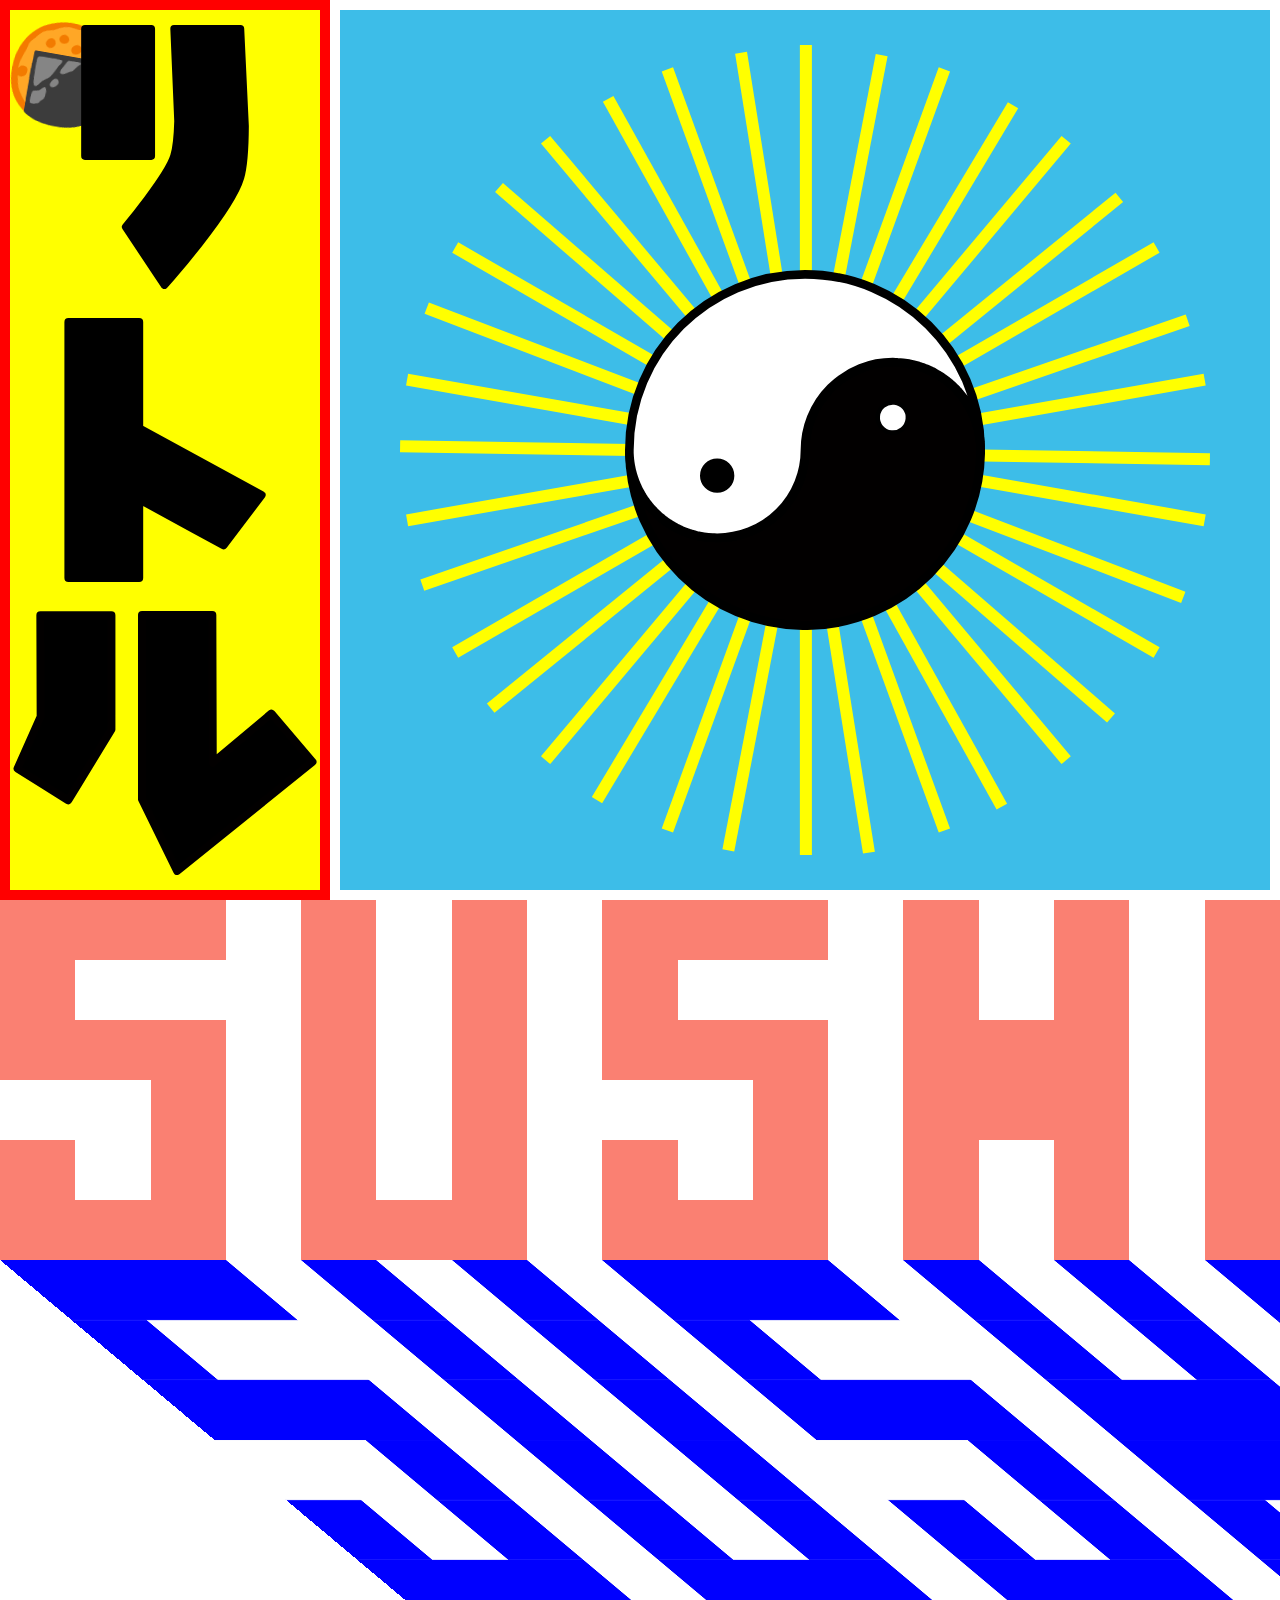
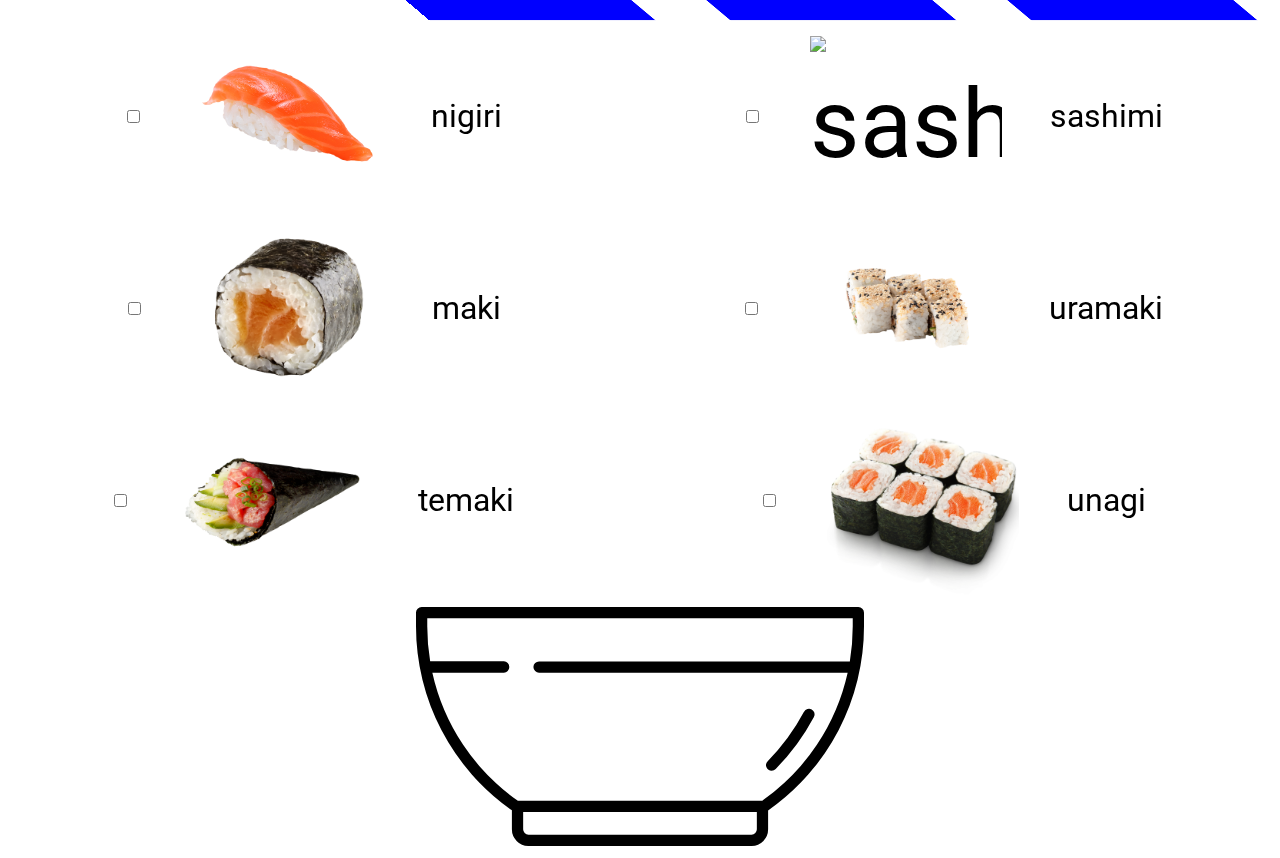
==== commit 4c40cf78: "added blob" ====
--- a/docs/index.html
+++ b/docs/index.html
@@ -31,6 +31,8 @@
         <img src="./img/yinyang.svg" alt="chinese character" />
       </div>
     </div>
+    <!-- JAPANESE FLAG -->
+    <div></div>
     <!-- MOUSE TRAIL -->
     <div>
       <p>&#x1F358;</p>
--- a/docs/css/home.css
+++ b/docs/css/home.css
@@ -17,11 +17,12 @@
   flex: 3;
   background: #3dbde8;
   border: 10px solid #ffffff;
+  z-index: 6;
 }
 body > div:first-child > div:first-child > img {
   height: calc(90% / 3);
   position: relative;
-  z-index: 2;
+  z-index: 4;
 }
 body > div:first-child > div:last-child {
   display: flex;
@@ -33,13 +34,13 @@
   margin: auto;
 }
 body > div:first-child > div:last-child > img:first-child {
-  z-index: 1;
+  z-index: 4;
   height: 90%;
   transform-origin: 50%;
   animation: home_rotation 10s infinite linear;
 }
 body > div:first-child > div:last-child > img:last-child {
-  z-index: 2;
+  z-index: 5;
   height: 40%;
   animation: home_rotation 5s infinite linear reverse;
 }
--- a/docs/css/sushi-grid.css
+++ b/docs/css/sushi-grid.css
@@ -1,5 +1,5 @@
-body > div:nth-child(3),
-body > div:nth-child(4) {
+body > div:nth-child(4),
+body > div:nth-child(5) {
   height: 40vh;
   width: 100vw;
   display: grid;
@@ -8,318 +8,318 @@
   position: relative;
   z-index: 2;
 }
-body > div:nth-child(4) {
+body > div:nth-child(5) {
   transform-origin: 0 0;
   transform: skew(50deg);
 }
-body > div:nth-child(3) > div {
+body > div:nth-child(4) > div {
   background-color: salmon;
 }
-body > div:nth-child(4) > div {
+body > div:nth-child(5) > div {
   background-color: blue;
 }
 /* LETTER S */
-body > div:nth-child(3) > div:first-child,
-body > div:nth-child(4) > div:first-child {
-  grid-row: 1;
-  grid-column: 1;
-}
-body > div:nth-child(3) > div:nth-child(2),
-body > div:nth-child(4) > div:nth-child(2) {
+body > div:nth-child(4) > div:first-child,
+body > div:nth-child(5) > div:first-child {
+  grid-row: 1;
+  grid-column: 1;
+}
+body > div:nth-child(4) > div:nth-child(2),
+body > div:nth-child(5) > div:nth-child(2) {
   grid-row: 1;
   grid-column: 2;
 }
-body > div:nth-child(3) > div:nth-child(3),
-body > div:nth-child(4) > div:nth-child(3) {
-  grid-row: 1;
-  grid-column: 3;
-}
-body > div:nth-child(3) > div:nth-child(4),
-body > div:nth-child(4) > div:nth-child(4) {
-  grid-row: 2;
-  grid-column: 1;
-}
-body > div:nth-child(3) > div:nth-child(5),
-body > div:nth-child(4) > div:nth-child(5) {
-  grid-row: 3;
-  grid-column: 1;
-}
-body > div:nth-child(3) > div:nth-child(6),
-body > div:nth-child(4) > div:nth-child(6) {
+body > div:nth-child(4) > div:nth-child(3),
+body > div:nth-child(5) > div:nth-child(3) {
+  grid-row: 1;
+  grid-column: 3;
+}
+body > div:nth-child(4) > div:nth-child(4),
+body > div:nth-child(5) > div:nth-child(4) {
+  grid-row: 2;
+  grid-column: 1;
+}
+body > div:nth-child(4) > div:nth-child(5),
+body > div:nth-child(5) > div:nth-child(5) {
+  grid-row: 3;
+  grid-column: 1;
+}
+body > div:nth-child(4) > div:nth-child(6),
+body > div:nth-child(5) > div:nth-child(6) {
   grid-row: 3;
   grid-column: 2;
 }
-body > div:nth-child(3) > div:nth-child(7),
-body > div:nth-child(4) > div:nth-child(7) {
-  grid-row: 3;
-  grid-column: 3;
-}
-body > div:nth-child(3) > div:nth-child(8),
-body > div:nth-child(4) > div:nth-child(8) {
-  grid-row: 4;
-  grid-column: 3;
-}
-body > div:nth-child(3) > div:nth-child(9),
-body > div:nth-child(4) > div:nth-child(9) {
-  grid-row: 5;
-  grid-column: 3;
-}
-body > div:nth-child(3) > div:nth-child(10),
-body > div:nth-child(4) > div:nth-child(10) {
-  grid-row: 6;
-  grid-column: 3;
-}
-body > div:nth-child(3) > div:nth-child(11),
-body > div:nth-child(4) > div:nth-child(11) {
+body > div:nth-child(4) > div:nth-child(7),
+body > div:nth-child(5) > div:nth-child(7) {
+  grid-row: 3;
+  grid-column: 3;
+}
+body > div:nth-child(4) > div:nth-child(8),
+body > div:nth-child(5) > div:nth-child(8) {
+  grid-row: 4;
+  grid-column: 3;
+}
+body > div:nth-child(4) > div:nth-child(9),
+body > div:nth-child(5) > div:nth-child(9) {
+  grid-row: 5;
+  grid-column: 3;
+}
+body > div:nth-child(4) > div:nth-child(10),
+body > div:nth-child(5) > div:nth-child(10) {
+  grid-row: 6;
+  grid-column: 3;
+}
+body > div:nth-child(4) > div:nth-child(11),
+body > div:nth-child(5) > div:nth-child(11) {
   grid-row: 6;
   grid-column: 2;
 }
-body > div:nth-child(3) > div:nth-child(12),
-body > div:nth-child(4) > div:nth-child(12) {
-  grid-row: 6;
-  grid-column: 1;
-}
-body > div:nth-child(3) > div:nth-child(13),
-body > div:nth-child(4) > div:nth-child(13) {
+body > div:nth-child(4) > div:nth-child(12),
+body > div:nth-child(5) > div:nth-child(12) {
+  grid-row: 6;
+  grid-column: 1;
+}
+body > div:nth-child(4) > div:nth-child(13),
+body > div:nth-child(5) > div:nth-child(13) {
   grid-row: 5;
   grid-column: 1;
 }
 /* LETTER U */
-body > div:nth-child(3) > div:nth-child(14),
-body > div:nth-child(4) > div:nth-child(14) {
-  grid-row: 1;
-  grid-column: 5;
-}
-body > div:nth-child(3) > div:nth-child(15),
-body > div:nth-child(4) > div:nth-child(15) {
-  grid-row: 2;
-  grid-column: 5;
-}
-body > div:nth-child(3) > div:nth-child(16),
-body > div:nth-child(4) > div:nth-child(16) {
-  grid-row: 3;
-  grid-column: 5;
-}
-body > div:nth-child(3) > div:nth-child(17),
-body > div:nth-child(4) > div:nth-child(17) {
-  grid-row: 4;
-  grid-column: 5;
-}
-body > div:nth-child(3) > div:nth-child(18),
-body > div:nth-child(4) > div:nth-child(18) {
-  grid-row: 5;
-  grid-column: 5;
-}
-body > div:nth-child(3) > div:nth-child(19),
-body > div:nth-child(4) > div:nth-child(19) {
-  grid-row: 6;
-  grid-column: 5;
-}
-body > div:nth-child(3) > div:nth-child(20),
-body > div:nth-child(4) > div:nth-child(20) {
+body > div:nth-child(4) > div:nth-child(14),
+body > div:nth-child(5) > div:nth-child(14) {
+  grid-row: 1;
+  grid-column: 5;
+}
+body > div:nth-child(4) > div:nth-child(15),
+body > div:nth-child(5) > div:nth-child(15) {
+  grid-row: 2;
+  grid-column: 5;
+}
+body > div:nth-child(4) > div:nth-child(16),
+body > div:nth-child(5) > div:nth-child(16) {
+  grid-row: 3;
+  grid-column: 5;
+}
+body > div:nth-child(4) > div:nth-child(17),
+body > div:nth-child(5) > div:nth-child(17) {
+  grid-row: 4;
+  grid-column: 5;
+}
+body > div:nth-child(4) > div:nth-child(18),
+body > div:nth-child(5) > div:nth-child(18) {
+  grid-row: 5;
+  grid-column: 5;
+}
+body > div:nth-child(4) > div:nth-child(19),
+body > div:nth-child(5) > div:nth-child(19) {
+  grid-row: 6;
+  grid-column: 5;
+}
+body > div:nth-child(4) > div:nth-child(20),
+body > div:nth-child(5) > div:nth-child(20) {
   grid-row: 6;
   grid-column: 6;
 }
-body > div:nth-child(3) > div:nth-child(21),
-body > div:nth-child(4) > div:nth-child(21) {
-  grid-row: 6;
-  grid-column: 7;
-}
-body > div:nth-child(3) > div:nth-child(22),
-body > div:nth-child(4) > div:nth-child(22) {
-  grid-row: 5;
-  grid-column: 7;
-}
-body > div:nth-child(3) > div:nth-child(23),
-body > div:nth-child(4) > div:nth-child(23) {
-  grid-row: 4;
-  grid-column: 7;
-}
-body > div:nth-child(3) > div:nth-child(24),
-body > div:nth-child(4) > div:nth-child(24) {
-  grid-row: 3;
-  grid-column: 7;
-}
-body > div:nth-child(3) > div:nth-child(25),
-body > div:nth-child(4) > div:nth-child(25) {
-  grid-row: 2;
-  grid-column: 7;
-}
-body > div:nth-child(3) > div:nth-child(26),
-body > div:nth-child(4) > div:nth-child(26) {
+body > div:nth-child(4) > div:nth-child(21),
+body > div:nth-child(5) > div:nth-child(21) {
+  grid-row: 6;
+  grid-column: 7;
+}
+body > div:nth-child(4) > div:nth-child(22),
+body > div:nth-child(5) > div:nth-child(22) {
+  grid-row: 5;
+  grid-column: 7;
+}
+body > div:nth-child(4) > div:nth-child(23),
+body > div:nth-child(5) > div:nth-child(23) {
+  grid-row: 4;
+  grid-column: 7;
+}
+body > div:nth-child(4) > div:nth-child(24),
+body > div:nth-child(5) > div:nth-child(24) {
+  grid-row: 3;
+  grid-column: 7;
+}
+body > div:nth-child(4) > div:nth-child(25),
+body > div:nth-child(5) > div:nth-child(25) {
+  grid-row: 2;
+  grid-column: 7;
+}
+body > div:nth-child(4) > div:nth-child(26),
+body > div:nth-child(5) > div:nth-child(26) {
   grid-row: 1;
   grid-column: 7;
 }
 /* LETTER S */
-body > div:nth-child(3) > div:nth-child(27),
-body > div:nth-child(4) > div:nth-child(27) {
-  grid-row: 1;
-  grid-column: 9;
-}
-body > div:nth-child(3) > div:nth-child(28),
-body > div:nth-child(4) > div:nth-child(28) {
+body > div:nth-child(4) > div:nth-child(27),
+body > div:nth-child(5) > div:nth-child(27) {
+  grid-row: 1;
+  grid-column: 9;
+}
+body > div:nth-child(4) > div:nth-child(28),
+body > div:nth-child(5) > div:nth-child(28) {
   grid-row: 1;
   grid-column: 10;
 }
-body > div:nth-child(3) > div:nth-child(29),
-body > div:nth-child(4) > div:nth-child(29) {
-  grid-row: 1;
-  grid-column: 11;
-}
-body > div:nth-child(3) > div:nth-child(30),
-body > div:nth-child(4) > div:nth-child(30) {
-  grid-row: 2;
-  grid-column: 9;
-}
-body > div:nth-child(3) > div:nth-child(31),
-body > div:nth-child(4) > div:nth-child(31) {
-  grid-row: 3;
-  grid-column: 9;
-}
-body > div:nth-child(3) > div:nth-child(32),
-body > div:nth-child(4) > div:nth-child(32) {
+body > div:nth-child(4) > div:nth-child(29),
+body > div:nth-child(5) > div:nth-child(29) {
+  grid-row: 1;
+  grid-column: 11;
+}
+body > div:nth-child(4) > div:nth-child(30),
+body > div:nth-child(5) > div:nth-child(30) {
+  grid-row: 2;
+  grid-column: 9;
+}
+body > div:nth-child(4) > div:nth-child(31),
+body > div:nth-child(5) > div:nth-child(31) {
+  grid-row: 3;
+  grid-column: 9;
+}
+body > div:nth-child(4) > div:nth-child(32),
+body > div:nth-child(5) > div:nth-child(32) {
   grid-row: 3;
   grid-column: 10;
 }
-body > div:nth-child(3) > div:nth-child(33),
-body > div:nth-child(4) > div:nth-child(33) {
-  grid-row: 3;
-  grid-column: 11;
-}
-body > div:nth-child(3) > div:nth-child(34),
-body > div:nth-child(4) > div:nth-child(34) {
-  grid-row: 4;
-  grid-column: 11;
-}
-body > div:nth-child(3) > div:nth-child(35),
-body > div:nth-child(4) > div:nth-child(35) {
-  grid-row: 5;
-  grid-column: 11;
-}
-body > div:nth-child(3) > div:nth-child(36),
-body > div:nth-child(4) > div:nth-child(36) {
-  grid-row: 6;
-  grid-column: 11;
-}
-body > div:nth-child(3) > div:nth-child(37),
-body > div:nth-child(4) > div:nth-child(37) {
+body > div:nth-child(4) > div:nth-child(33),
+body > div:nth-child(5) > div:nth-child(33) {
+  grid-row: 3;
+  grid-column: 11;
+}
+body > div:nth-child(4) > div:nth-child(34),
+body > div:nth-child(5) > div:nth-child(34) {
+  grid-row: 4;
+  grid-column: 11;
+}
+body > div:nth-child(4) > div:nth-child(35),
+body > div:nth-child(5) > div:nth-child(35) {
+  grid-row: 5;
+  grid-column: 11;
+}
+body > div:nth-child(4) > div:nth-child(36),
+body > div:nth-child(5) > div:nth-child(36) {
+  grid-row: 6;
+  grid-column: 11;
+}
+body > div:nth-child(4) > div:nth-child(37),
+body > div:nth-child(5) > div:nth-child(37) {
   grid-row: 6;
   grid-column: 10;
 }
-body > div:nth-child(3) > div:nth-child(38),
-body > div:nth-child(4) > div:nth-child(38) {
-  grid-row: 6;
-  grid-column: 9;
-}
-body > div:nth-child(3) > div:nth-child(39),
-body > div:nth-child(4) > div:nth-child(39) {
+body > div:nth-child(4) > div:nth-child(38),
+body > div:nth-child(5) > div:nth-child(38) {
+  grid-row: 6;
+  grid-column: 9;
+}
+body > div:nth-child(4) > div:nth-child(39),
+body > div:nth-child(5) > div:nth-child(39) {
   grid-row: 5;
   grid-column: 9;
 }
 /* LETTER H */
-body > div:nth-child(3) > div:nth-child(40),
-body > div:nth-child(4) > div:nth-child(40) {
-  grid-row: 1;
-  grid-column: 13;
-}
-body > div:nth-child(3) > div:nth-child(41),
-body > div:nth-child(4) > div:nth-child(41) {
-  grid-row: 2;
-  grid-column: 13;
-}
-body > div:nth-child(3) > div:nth-child(42),
-body > div:nth-child(4) > div:nth-child(42) {
-  grid-row: 3;
-  grid-column: 13;
-}
-body > div:nth-child(3) > div:nth-child(43),
-body > div:nth-child(4) > div:nth-child(43) {
-  grid-row: 4;
-  grid-column: 13;
-}
-body > div:nth-child(3) > div:nth-child(44),
-body > div:nth-child(4) > div:nth-child(44) {
-  grid-row: 5;
-  grid-column: 13;
-}
-body > div:nth-child(3) > div:nth-child(45),
-body > div:nth-child(4) > div:nth-child(45) {
-  grid-row: 6;
-  grid-column: 13;
-}
-body > div:nth-child(3) > div:nth-child(46),
-body > div:nth-child(4) > div:nth-child(46) {
+body > div:nth-child(4) > div:nth-child(40),
+body > div:nth-child(5) > div:nth-child(40) {
+  grid-row: 1;
+  grid-column: 13;
+}
+body > div:nth-child(4) > div:nth-child(41),
+body > div:nth-child(5) > div:nth-child(41) {
+  grid-row: 2;
+  grid-column: 13;
+}
+body > div:nth-child(4) > div:nth-child(42),
+body > div:nth-child(5) > div:nth-child(42) {
+  grid-row: 3;
+  grid-column: 13;
+}
+body > div:nth-child(4) > div:nth-child(43),
+body > div:nth-child(5) > div:nth-child(43) {
+  grid-row: 4;
+  grid-column: 13;
+}
+body > div:nth-child(4) > div:nth-child(44),
+body > div:nth-child(5) > div:nth-child(44) {
+  grid-row: 5;
+  grid-column: 13;
+}
+body > div:nth-child(4) > div:nth-child(45),
+body > div:nth-child(5) > div:nth-child(45) {
+  grid-row: 6;
+  grid-column: 13;
+}
+body > div:nth-child(4) > div:nth-child(46),
+body > div:nth-child(5) > div:nth-child(46) {
   grid-row: 3;
   grid-column: 14;
 }
-body > div:nth-child(3) > div:nth-child(47),
-body > div:nth-child(4) > div:nth-child(47) {
+body > div:nth-child(4) > div:nth-child(47),
+body > div:nth-child(5) > div:nth-child(47) {
   grid-row: 4;
   grid-column: 14;
 }
-body > div:nth-child(3) > div:nth-child(48),
-body > div:nth-child(4) > div:nth-child(48) {
-  grid-row: 1;
-  grid-column: 15;
-}
-body > div:nth-child(3) > div:nth-child(49),
-body > div:nth-child(4) > div:nth-child(49) {
-  grid-row: 2;
-  grid-column: 15;
-}
-body > div:nth-child(3) > div:nth-child(50),
-body > div:nth-child(4) > div:nth-child(50) {
-  grid-row: 3;
-  grid-column: 15;
-}
-body > div:nth-child(3) > div:nth-child(51),
-body > div:nth-child(4) > div:nth-child(51) {
-  grid-row: 4;
-  grid-column: 15;
-}
-body > div:nth-child(3) > div:nth-child(52),
-body > div:nth-child(4) > div:nth-child(52) {
-  grid-row: 5;
-  grid-column: 15;
-}
-body > div:nth-child(3) > div:nth-child(53),
-body > div:nth-child(4) > div:nth-child(53) {
+body > div:nth-child(4) > div:nth-child(48),
+body > div:nth-child(5) > div:nth-child(48) {
+  grid-row: 1;
+  grid-column: 15;
+}
+body > div:nth-child(4) > div:nth-child(49),
+body > div:nth-child(5) > div:nth-child(49) {
+  grid-row: 2;
+  grid-column: 15;
+}
+body > div:nth-child(4) > div:nth-child(50),
+body > div:nth-child(5) > div:nth-child(50) {
+  grid-row: 3;
+  grid-column: 15;
+}
+body > div:nth-child(4) > div:nth-child(51),
+body > div:nth-child(5) > div:nth-child(51) {
+  grid-row: 4;
+  grid-column: 15;
+}
+body > div:nth-child(4) > div:nth-child(52),
+body > div:nth-child(5) > div:nth-child(52) {
+  grid-row: 5;
+  grid-column: 15;
+}
+body > div:nth-child(4) > div:nth-child(53),
+body > div:nth-child(5) > div:nth-child(53) {
   grid-row: 6;
   grid-column: 15;
 }
 /* LETTER I */
-body > div:nth-child(3) > div:nth-child(54),
-body > div:nth-child(4) > div:nth-child(54) {
-  grid-row: 1;
-  grid-column: 17;
-}
-body > div:nth-child(3) > div:nth-child(55),
-body > div:nth-child(4) > div:nth-child(55) {
-  grid-row: 2;
-  grid-column: 17;
-}
-body > div:nth-child(3) > div:nth-child(56),
-body > div:nth-child(4) > div:nth-child(56) {
-  grid-row: 3;
-  grid-column: 17;
-}
-body > div:nth-child(3) > div:nth-child(57),
-body > div:nth-child(4) > div:nth-child(57) {
-  grid-row: 4;
-  grid-column: 17;
-}
-body > div:nth-child(3) > div:nth-child(58),
-body > div:nth-child(4) > div:nth-child(58) {
-  grid-row: 5;
-  grid-column: 17;
-}
-body > div:nth-child(3) > div:nth-child(59),
-body > div:nth-child(4) > div:nth-child(59) {
+body > div:nth-child(4) > div:nth-child(54),
+body > div:nth-child(5) > div:nth-child(54) {
+  grid-row: 1;
+  grid-column: 17;
+}
+body > div:nth-child(4) > div:nth-child(55),
+body > div:nth-child(5) > div:nth-child(55) {
+  grid-row: 2;
+  grid-column: 17;
+}
+body > div:nth-child(4) > div:nth-child(56),
+body > div:nth-child(5) > div:nth-child(56) {
+  grid-row: 3;
+  grid-column: 17;
+}
+body > div:nth-child(4) > div:nth-child(57),
+body > div:nth-child(5) > div:nth-child(57) {
+  grid-row: 4;
+  grid-column: 17;
+}
+body > div:nth-child(4) > div:nth-child(58),
+body > div:nth-child(5) > div:nth-child(58) {
+  grid-row: 5;
+  grid-column: 17;
+}
+body > div:nth-child(4) > div:nth-child(59),
+body > div:nth-child(5) > div:nth-child(59) {
   grid-row: 6;
   grid-column: 17;
 }
 
-body > div:nth-child(3) > div:nth-child(odd) {
+body > div:nth-child(4) > div:nth-child(odd) {
   animation: sushi-grid_bg-color 5s linear infinite;
 }
 
--- a/docs/css/mouse-trail.css
+++ b/docs/css/mouse-trail.css
@@ -1,4 +1,4 @@
-body > div:nth-child(2) {
+body > div:nth-child(3) {
   height: 100%;
   width: 100%;
   display: flex;
@@ -7,7 +7,7 @@
   top: 0;
   z-index: 1;
 }
-body > div:nth-child(2) p {
+body > div:nth-child(3) p {
   height: calc(100vh / 6);
   width: calc(100vw / 10);
   margin: 0;
@@ -19,32 +19,32 @@
   transition: opacity 2s linear 0.4s, transform 0.8s ease;
   transform: scale(1);
 }
-body > div:nth-child(2) p:hover {
+body > div:nth-child(3) p:hover {
   opacity: 1;
   transition: opacity 0.8s ease;
   transform: scale(2) rotate(35deg);
 }
-body > div:nth-child(2) p:first-child:hover {
+body > div:nth-child(3) p:first-child:hover {
   opacity: 1;
   transition: opacity 0.2s ease;
   transform: scale(1.5) rotate(10deg);
 }
-body > div:nth-child(2) p:nth-child(2n + 4):hover {
+body > div:nth-child(3) p:nth-child(2n + 4):hover {
   opacity: 1;
   transition: opacity 0.2s ease;
   transform: scale(3) rotate(40deg);
 }
-body > div:nth-child(2) p:nth-child(3n + 6):hover {
+body > div:nth-child(3) p:nth-child(3n + 6):hover {
   opacity: 1;
   transition: opacity 0.6s ease;
   transform: scale(2) rotate(-20deg);
 }
-body > div:nth-child(2) p:nth-child(4n + 8):hover {
+body > div:nth-child(3) p:nth-child(4n + 8):hover {
   opacity: 1;
   transition: opacity 0.4s linear;
   transform: scale(1.25) rotate(-40deg);
 }
-body > div:nth-child(2) p:nth-child(5n + 10):hover {
+body > div:nth-child(3) p:nth-child(5n + 10):hover {
   opacity: 1;
   transition: opacity 0.8s ease;
   transform: scale(2.1) rotate(32deg);
--- a/docs/css/sushi.css
+++ b/docs/css/sushi.css
@@ -1,35 +1,35 @@
-body > div:nth-child(5) {
+body > div:nth-child(6) {
   position: relative;
   z-index: 2;
 }
-body > div:nth-child(5) > div,
-body > div:nth-child(5) > div > div {
+body > div:nth-child(6) > div,
+body > div:nth-child(6) > div > div {
   display: flex;
   flex-wrap: wrap;
   justify-content: center;
 }
-body > div:nth-child(5) > div > div {
+body > div:nth-child(6) > div > div {
   width: 50%;
   align-items: center;
 }
-body > div:nth-child(5) > div > div > img {
+body > div:nth-child(6) > div > div > img {
   width: 30%;
   padding-left: 0.5em;
   padding-right: 0.5em;
 }
-body > div:nth-child(5) > div > div > p {
+body > div:nth-child(6) > div > div > p {
   font-size: 2.5vw;
   padding-right: 0.5em;
 }
-body > div:nth-child(5) > div:last-child {
+body > div:nth-child(6) > div:last-child {
   display: flex;
   justify-content: center;
 }
-body > div:nth-child(5) > div:last-child > img {
+body > div:nth-child(6) > div:last-child > img {
   width: 35%;
 }
 body
-  > div:nth-child(5)
+  > div:nth-child(6)
   > div
   > div:first-child
   > input[type='checkbox']:checked
@@ -37,7 +37,7 @@
   animation: sushi_nigiri 3s forwards ease;
 }
 body
-  > div:nth-child(5)
+  > div:nth-child(6)
   > div
   > div:nth-child(2)
   > input[type='checkbox']:checked
@@ -45,7 +45,7 @@
   animation: sushi_sashimi 3s forwards ease;
 }
 body
-  > div:nth-child(5)
+  > div:nth-child(6)
   > div
   > div:nth-child(3)
   > input[type='checkbox']:checked
@@ -53,7 +53,7 @@
   animation: sushi_maki 3s forwards ease;
 }
 body
-  > div:nth-child(5)
+  > div:nth-child(6)
   > div
   > div:nth-child(4)
   > input[type='checkbox']:checked
@@ -61,7 +61,7 @@
   animation: sushi_uramaki 3s forwards ease;
 }
 body
-  > div:nth-child(5)
+  > div:nth-child(6)
   > div
   > div:nth-child(5)
   > input[type='checkbox']:checked
@@ -69,7 +69,7 @@
   animation: sushi_temaki 3s forwards ease;
 }
 body
-  > div:nth-child(5)
+  > div:nth-child(6)
   > div
   > div:nth-child(6)
   > input[type='checkbox']:checked
--- a/docs/css/_temp.css
+++ b/docs/css/_temp.css
@@ -1 +1,28 @@
+body > div:nth-child(2) {
+  height: 200px;
+  width: 200px;
+  background-color: red;
+  position: fixed;
+  z-index: 3;
+  top: 50vh;
+  left: 50vw;
+  margin-top: -100px;
+  margin-left: -100px;
+  mix-blend-mode: screen;
+  animation: morph 8s ease-in-out infinite;
+  border-radius: 60% 40% 30% 70% / 60% 30% 70% 40%;
+}
 
+@keyframes morph {
+  0% {
+    border-radius: 60% 40% 30% 70% / 60% 30% 70% 40%;
+  }
+
+  50% {
+    border-radius: 30% 60% 70% 40% / 50% 60% 30% 60%;
+  }
+
+  100% {
+    border-radius: 60% 40% 30% 70% / 60% 30% 70% 40%;
+  }
+}
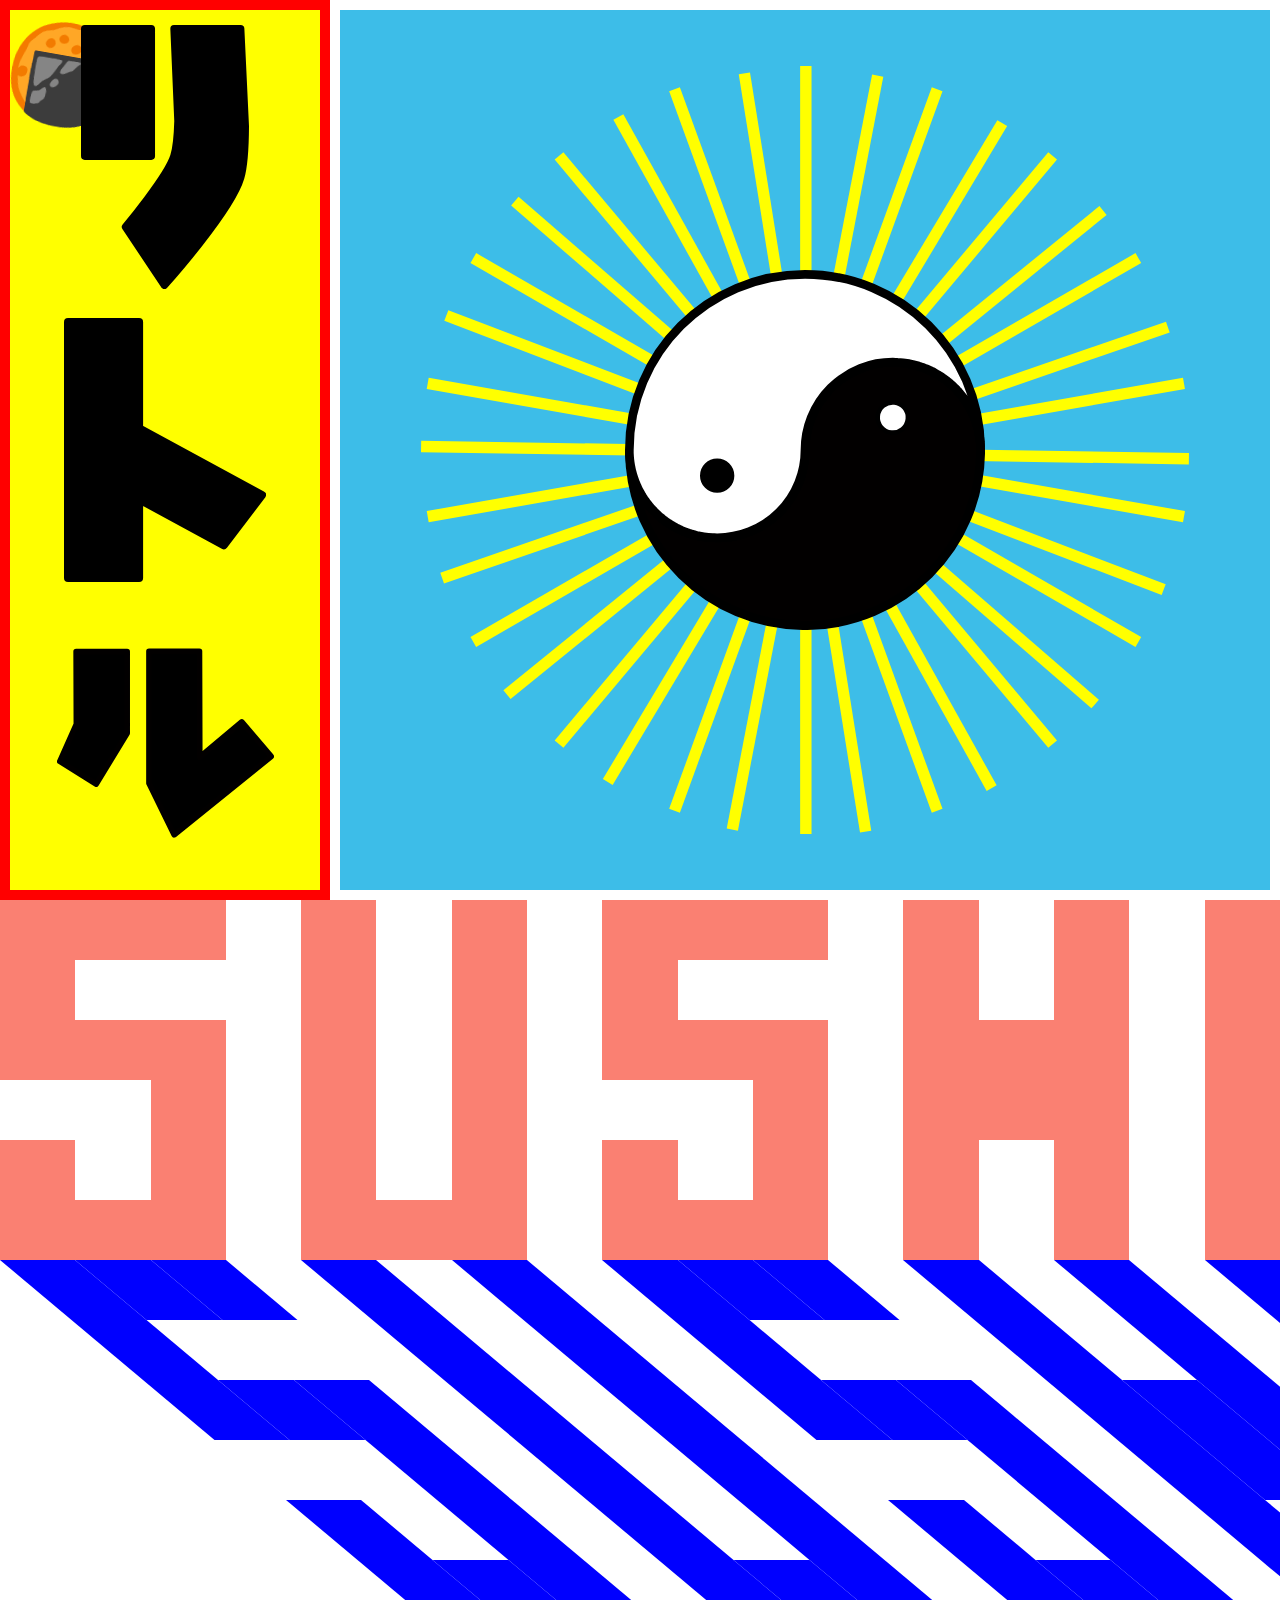
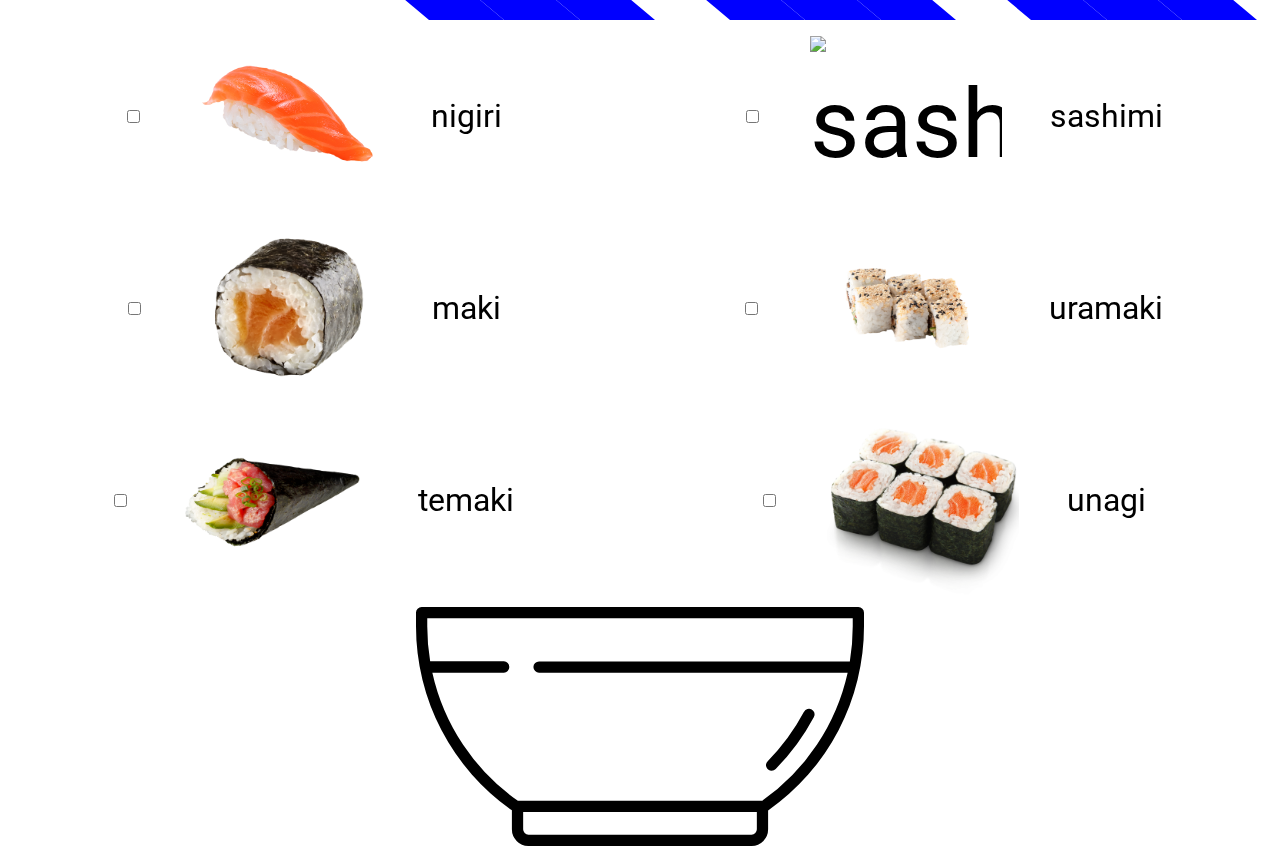
==== commit 003a63f0: "made responsive" ====
--- a/docs/index.html
+++ b/docs/index.html
@@ -164,69 +164,71 @@
     </div>
     <!-- SUSHI GRID -->
     <div>
-      <div></div>
-      <div></div>
-      <div></div>
-      <div></div>
-      <div></div>
-      <div></div>
-      <div></div>
-      <div></div>
-      <div></div>
-      <div></div>
-      <div></div>
-      <div></div>
-      <div></div>
-
-      <div></div>
-      <div></div>
-      <div></div>
-      <div></div>
-      <div></div>
-      <div></div>
-      <div></div>
-      <div></div>
-      <div></div>
-      <div></div>
-      <div></div>
-      <div></div>
-      <div></div>
-
-      <div></div>
-      <div></div>
-      <div></div>
-      <div></div>
-      <div></div>
-      <div></div>
-      <div></div>
-      <div></div>
-      <div></div>
-      <div></div>
-      <div></div>
-      <div></div>
-      <div></div>
-
-      <div></div>
-      <div></div>
-      <div></div>
-      <div></div>
-      <div></div>
-      <div></div>
-      <div></div>
-      <div></div>
-      <div></div>
-      <div></div>
-      <div></div>
-      <div></div>
-      <div></div>
-      <div></div>
-
-      <div></div>
-      <div></div>
-      <div></div>
-      <div></div>
-      <div></div>
-      <div></div>
+      <div>
+        <div></div>
+        <div></div>
+        <div></div>
+        <div></div>
+        <div></div>
+        <div></div>
+        <div></div>
+        <div></div>
+        <div></div>
+        <div></div>
+        <div></div>
+        <div></div>
+        <div></div>
+
+        <div></div>
+        <div></div>
+        <div></div>
+        <div></div>
+        <div></div>
+        <div></div>
+        <div></div>
+        <div></div>
+        <div></div>
+        <div></div>
+        <div></div>
+        <div></div>
+        <div></div>
+
+        <div></div>
+        <div></div>
+        <div></div>
+        <div></div>
+        <div></div>
+        <div></div>
+        <div></div>
+        <div></div>
+        <div></div>
+        <div></div>
+        <div></div>
+        <div></div>
+        <div></div>
+
+        <div></div>
+        <div></div>
+        <div></div>
+        <div></div>
+        <div></div>
+        <div></div>
+        <div></div>
+        <div></div>
+        <div></div>
+        <div></div>
+        <div></div>
+        <div></div>
+        <div></div>
+        <div></div>
+
+        <div></div>
+        <div></div>
+        <div></div>
+        <div></div>
+        <div></div>
+        <div></div>
+      </div>
     </div>
     <!-- BOWL -->
     <div>
--- a/docs/css/home.css
+++ b/docs/css/home.css
@@ -12,6 +12,7 @@
   display: flex;
   flex-direction: column;
   justify-content: space-around;
+  align-items: center;
 }
 body > div:first-child > div:last-child {
   flex: 3;
@@ -23,6 +24,7 @@
   height: calc(90% / 3);
   position: relative;
   z-index: 4;
+  max-width: 70%;
 }
 body > div:first-child > div:last-child {
   display: flex;
@@ -38,9 +40,11 @@
   height: 90%;
   transform-origin: 50%;
   animation: home_rotation 10s infinite linear;
+  max-width: 60%;
 }
 body > div:first-child > div:last-child > img:last-child {
   z-index: 5;
+  max-width: 38%;
   height: 40%;
   animation: home_rotation 5s infinite linear reverse;
 }
--- a/docs/css/sushi-grid.css
+++ b/docs/css/sushi-grid.css
@@ -1,5 +1,5 @@
 body > div:nth-child(4),
-body > div:nth-child(5) {
+body > div:nth-child(5) > div {
   height: 40vh;
   width: 100vw;
   display: grid;
@@ -9,312 +9,315 @@
   z-index: 2;
 }
 body > div:nth-child(5) {
+  overflow-x: hidden;
+}
+body > div:nth-child(5) > div {
   transform-origin: 0 0;
   transform: skew(50deg);
 }
 body > div:nth-child(4) > div {
   background-color: salmon;
 }
-body > div:nth-child(5) > div {
+body > div:nth-child(5) > div > div {
   background-color: blue;
 }
 /* LETTER S */
 body > div:nth-child(4) > div:first-child,
-body > div:nth-child(5) > div:first-child {
+body > div:nth-child(5) > div > div:first-child {
   grid-row: 1;
   grid-column: 1;
 }
 body > div:nth-child(4) > div:nth-child(2),
-body > div:nth-child(5) > div:nth-child(2) {
+body > div:nth-child(5) > div > div:nth-child(2) {
   grid-row: 1;
   grid-column: 2;
 }
 body > div:nth-child(4) > div:nth-child(3),
-body > div:nth-child(5) > div:nth-child(3) {
+body > div:nth-child(5) > div > div:nth-child(3) {
   grid-row: 1;
   grid-column: 3;
 }
 body > div:nth-child(4) > div:nth-child(4),
-body > div:nth-child(5) > div:nth-child(4) {
+body > div:nth-child(5) > div > div:nth-child(4) {
   grid-row: 2;
   grid-column: 1;
 }
 body > div:nth-child(4) > div:nth-child(5),
-body > div:nth-child(5) > div:nth-child(5) {
+body > div:nth-child(5) > div > div:nth-child(5) {
   grid-row: 3;
   grid-column: 1;
 }
 body > div:nth-child(4) > div:nth-child(6),
-body > div:nth-child(5) > div:nth-child(6) {
+body > div:nth-child(5) > div > div:nth-child(6) {
   grid-row: 3;
   grid-column: 2;
 }
 body > div:nth-child(4) > div:nth-child(7),
-body > div:nth-child(5) > div:nth-child(7) {
+body > div:nth-child(5) > div > div:nth-child(7) {
   grid-row: 3;
   grid-column: 3;
 }
 body > div:nth-child(4) > div:nth-child(8),
-body > div:nth-child(5) > div:nth-child(8) {
+body > div:nth-child(5) > div > div:nth-child(8) {
   grid-row: 4;
   grid-column: 3;
 }
 body > div:nth-child(4) > div:nth-child(9),
-body > div:nth-child(5) > div:nth-child(9) {
+body > div:nth-child(5) > div > div:nth-child(9) {
   grid-row: 5;
   grid-column: 3;
 }
 body > div:nth-child(4) > div:nth-child(10),
-body > div:nth-child(5) > div:nth-child(10) {
+body > div:nth-child(5) > div > div:nth-child(10) {
   grid-row: 6;
   grid-column: 3;
 }
 body > div:nth-child(4) > div:nth-child(11),
-body > div:nth-child(5) > div:nth-child(11) {
+body > div:nth-child(5) > div > div:nth-child(11) {
   grid-row: 6;
   grid-column: 2;
 }
 body > div:nth-child(4) > div:nth-child(12),
-body > div:nth-child(5) > div:nth-child(12) {
+body > div:nth-child(5) > div > div:nth-child(12) {
   grid-row: 6;
   grid-column: 1;
 }
 body > div:nth-child(4) > div:nth-child(13),
-body > div:nth-child(5) > div:nth-child(13) {
+body > div:nth-child(5) > div > div:nth-child(13) {
   grid-row: 5;
   grid-column: 1;
 }
 /* LETTER U */
 body > div:nth-child(4) > div:nth-child(14),
-body > div:nth-child(5) > div:nth-child(14) {
+body > div:nth-child(5) > div > div:nth-child(14) {
   grid-row: 1;
   grid-column: 5;
 }
 body > div:nth-child(4) > div:nth-child(15),
-body > div:nth-child(5) > div:nth-child(15) {
+body > div:nth-child(5) > div > div:nth-child(15) {
   grid-row: 2;
   grid-column: 5;
 }
 body > div:nth-child(4) > div:nth-child(16),
-body > div:nth-child(5) > div:nth-child(16) {
+body > div:nth-child(5) > div > div:nth-child(16) {
   grid-row: 3;
   grid-column: 5;
 }
 body > div:nth-child(4) > div:nth-child(17),
-body > div:nth-child(5) > div:nth-child(17) {
+body > div:nth-child(5) > div > div:nth-child(17) {
   grid-row: 4;
   grid-column: 5;
 }
 body > div:nth-child(4) > div:nth-child(18),
-body > div:nth-child(5) > div:nth-child(18) {
+body > div:nth-child(5) > div > div:nth-child(18) {
   grid-row: 5;
   grid-column: 5;
 }
 body > div:nth-child(4) > div:nth-child(19),
-body > div:nth-child(5) > div:nth-child(19) {
+body > div:nth-child(5) > div > div:nth-child(19) {
   grid-row: 6;
   grid-column: 5;
 }
 body > div:nth-child(4) > div:nth-child(20),
-body > div:nth-child(5) > div:nth-child(20) {
+body > div:nth-child(5) > div > div:nth-child(20) {
   grid-row: 6;
   grid-column: 6;
 }
 body > div:nth-child(4) > div:nth-child(21),
-body > div:nth-child(5) > div:nth-child(21) {
+body > div:nth-child(5) > div > div:nth-child(21) {
   grid-row: 6;
   grid-column: 7;
 }
 body > div:nth-child(4) > div:nth-child(22),
-body > div:nth-child(5) > div:nth-child(22) {
+body > div:nth-child(5) > div > div:nth-child(22) {
   grid-row: 5;
   grid-column: 7;
 }
 body > div:nth-child(4) > div:nth-child(23),
-body > div:nth-child(5) > div:nth-child(23) {
+body > div:nth-child(5) > div > div:nth-child(23) {
   grid-row: 4;
   grid-column: 7;
 }
 body > div:nth-child(4) > div:nth-child(24),
-body > div:nth-child(5) > div:nth-child(24) {
+body > div:nth-child(5) > div > div:nth-child(24) {
   grid-row: 3;
   grid-column: 7;
 }
 body > div:nth-child(4) > div:nth-child(25),
-body > div:nth-child(5) > div:nth-child(25) {
+body > div:nth-child(5) > div > div:nth-child(25) {
   grid-row: 2;
   grid-column: 7;
 }
 body > div:nth-child(4) > div:nth-child(26),
-body > div:nth-child(5) > div:nth-child(26) {
+body > div:nth-child(5) > div > div:nth-child(26) {
   grid-row: 1;
   grid-column: 7;
 }
 /* LETTER S */
 body > div:nth-child(4) > div:nth-child(27),
-body > div:nth-child(5) > div:nth-child(27) {
+body > div:nth-child(5) > div > div:nth-child(27) {
   grid-row: 1;
   grid-column: 9;
 }
 body > div:nth-child(4) > div:nth-child(28),
-body > div:nth-child(5) > div:nth-child(28) {
+body > div:nth-child(5) > div > div:nth-child(28) {
   grid-row: 1;
   grid-column: 10;
 }
 body > div:nth-child(4) > div:nth-child(29),
-body > div:nth-child(5) > div:nth-child(29) {
+body > div:nth-child(5) > div > div:nth-child(29) {
   grid-row: 1;
   grid-column: 11;
 }
 body > div:nth-child(4) > div:nth-child(30),
-body > div:nth-child(5) > div:nth-child(30) {
+body > div:nth-child(5) > div > div:nth-child(30) {
   grid-row: 2;
   grid-column: 9;
 }
 body > div:nth-child(4) > div:nth-child(31),
-body > div:nth-child(5) > div:nth-child(31) {
+body > div:nth-child(5) > div > div:nth-child(31) {
   grid-row: 3;
   grid-column: 9;
 }
 body > div:nth-child(4) > div:nth-child(32),
-body > div:nth-child(5) > div:nth-child(32) {
+body > div:nth-child(5) > div > div:nth-child(32) {
   grid-row: 3;
   grid-column: 10;
 }
 body > div:nth-child(4) > div:nth-child(33),
-body > div:nth-child(5) > div:nth-child(33) {
+body > div:nth-child(5) > div > div:nth-child(33) {
   grid-row: 3;
   grid-column: 11;
 }
 body > div:nth-child(4) > div:nth-child(34),
-body > div:nth-child(5) > div:nth-child(34) {
+body > div:nth-child(5) > div > div:nth-child(34) {
   grid-row: 4;
   grid-column: 11;
 }
 body > div:nth-child(4) > div:nth-child(35),
-body > div:nth-child(5) > div:nth-child(35) {
+body > div:nth-child(5) > div > div:nth-child(35) {
   grid-row: 5;
   grid-column: 11;
 }
 body > div:nth-child(4) > div:nth-child(36),
-body > div:nth-child(5) > div:nth-child(36) {
+body > div:nth-child(5) > div > div:nth-child(36) {
   grid-row: 6;
   grid-column: 11;
 }
 body > div:nth-child(4) > div:nth-child(37),
-body > div:nth-child(5) > div:nth-child(37) {
+body > div:nth-child(5) > div > div:nth-child(37) {
   grid-row: 6;
   grid-column: 10;
 }
 body > div:nth-child(4) > div:nth-child(38),
-body > div:nth-child(5) > div:nth-child(38) {
+body > div:nth-child(5) > div > div:nth-child(38) {
   grid-row: 6;
   grid-column: 9;
 }
 body > div:nth-child(4) > div:nth-child(39),
-body > div:nth-child(5) > div:nth-child(39) {
+body > div:nth-child(5) > div > div:nth-child(39) {
   grid-row: 5;
   grid-column: 9;
 }
 /* LETTER H */
 body > div:nth-child(4) > div:nth-child(40),
-body > div:nth-child(5) > div:nth-child(40) {
+body > div:nth-child(5) > div > div:nth-child(40) {
   grid-row: 1;
   grid-column: 13;
 }
 body > div:nth-child(4) > div:nth-child(41),
-body > div:nth-child(5) > div:nth-child(41) {
+body > div:nth-child(5) > div > div:nth-child(41) {
   grid-row: 2;
   grid-column: 13;
 }
 body > div:nth-child(4) > div:nth-child(42),
-body > div:nth-child(5) > div:nth-child(42) {
+body > div:nth-child(5) > div > div:nth-child(42) {
   grid-row: 3;
   grid-column: 13;
 }
 body > div:nth-child(4) > div:nth-child(43),
-body > div:nth-child(5) > div:nth-child(43) {
+body > div:nth-child(5) > div > div:nth-child(43) {
   grid-row: 4;
   grid-column: 13;
 }
 body > div:nth-child(4) > div:nth-child(44),
-body > div:nth-child(5) > div:nth-child(44) {
+body > div:nth-child(5) > div > div:nth-child(44) {
   grid-row: 5;
   grid-column: 13;
 }
 body > div:nth-child(4) > div:nth-child(45),
-body > div:nth-child(5) > div:nth-child(45) {
+body > div:nth-child(5) > div > div:nth-child(45) {
   grid-row: 6;
   grid-column: 13;
 }
 body > div:nth-child(4) > div:nth-child(46),
-body > div:nth-child(5) > div:nth-child(46) {
+body > div:nth-child(5) > div > div:nth-child(46) {
   grid-row: 3;
   grid-column: 14;
 }
 body > div:nth-child(4) > div:nth-child(47),
-body > div:nth-child(5) > div:nth-child(47) {
+body > div:nth-child(5) > div > div:nth-child(47) {
   grid-row: 4;
   grid-column: 14;
 }
 body > div:nth-child(4) > div:nth-child(48),
-body > div:nth-child(5) > div:nth-child(48) {
+body > div:nth-child(5) > div > div:nth-child(48) {
   grid-row: 1;
   grid-column: 15;
 }
 body > div:nth-child(4) > div:nth-child(49),
-body > div:nth-child(5) > div:nth-child(49) {
+body > div:nth-child(5) > div > div:nth-child(49) {
   grid-row: 2;
   grid-column: 15;
 }
 body > div:nth-child(4) > div:nth-child(50),
-body > div:nth-child(5) > div:nth-child(50) {
+body > div:nth-child(5) > div > div:nth-child(50) {
   grid-row: 3;
   grid-column: 15;
 }
 body > div:nth-child(4) > div:nth-child(51),
-body > div:nth-child(5) > div:nth-child(51) {
+body > div:nth-child(5) > div > div:nth-child(51) {
   grid-row: 4;
   grid-column: 15;
 }
 body > div:nth-child(4) > div:nth-child(52),
-body > div:nth-child(5) > div:nth-child(52) {
+body > div:nth-child(5) > div > div:nth-child(52) {
   grid-row: 5;
   grid-column: 15;
 }
 body > div:nth-child(4) > div:nth-child(53),
-body > div:nth-child(5) > div:nth-child(53) {
+body > div:nth-child(5) > div > div:nth-child(53) {
   grid-row: 6;
   grid-column: 15;
 }
 /* LETTER I */
 body > div:nth-child(4) > div:nth-child(54),
-body > div:nth-child(5) > div:nth-child(54) {
+body > div:nth-child(5) > div > div:nth-child(54) {
   grid-row: 1;
   grid-column: 17;
 }
 body > div:nth-child(4) > div:nth-child(55),
-body > div:nth-child(5) > div:nth-child(55) {
+body > div:nth-child(5) > div > div:nth-child(55) {
   grid-row: 2;
   grid-column: 17;
 }
 body > div:nth-child(4) > div:nth-child(56),
-body > div:nth-child(5) > div:nth-child(56) {
+body > div:nth-child(5) > div > div:nth-child(56) {
   grid-row: 3;
   grid-column: 17;
 }
 body > div:nth-child(4) > div:nth-child(57),
-body > div:nth-child(5) > div:nth-child(57) {
+body > div:nth-child(5) > div > div:nth-child(57) {
   grid-row: 4;
   grid-column: 17;
 }
 body > div:nth-child(4) > div:nth-child(58),
-body > div:nth-child(5) > div:nth-child(58) {
+body > div:nth-child(5) > div > div:nth-child(58) {
   grid-row: 5;
   grid-column: 17;
 }
 body > div:nth-child(4) > div:nth-child(59),
-body > div:nth-child(5) > div:nth-child(59) {
+body > div:nth-child(5) > div > div:nth-child(59) {
   grid-row: 6;
   grid-column: 17;
 }
--- a/docs/css/mouse-trail.css
+++ b/docs/css/mouse-trail.css
@@ -5,7 +5,7 @@
   flex-wrap: wrap;
   position: fixed;
   top: 0;
-  z-index: 1;
+  /* z-index: 10000; */
 }
 body > div:nth-child(3) p {
   height: calc(100vh / 6);
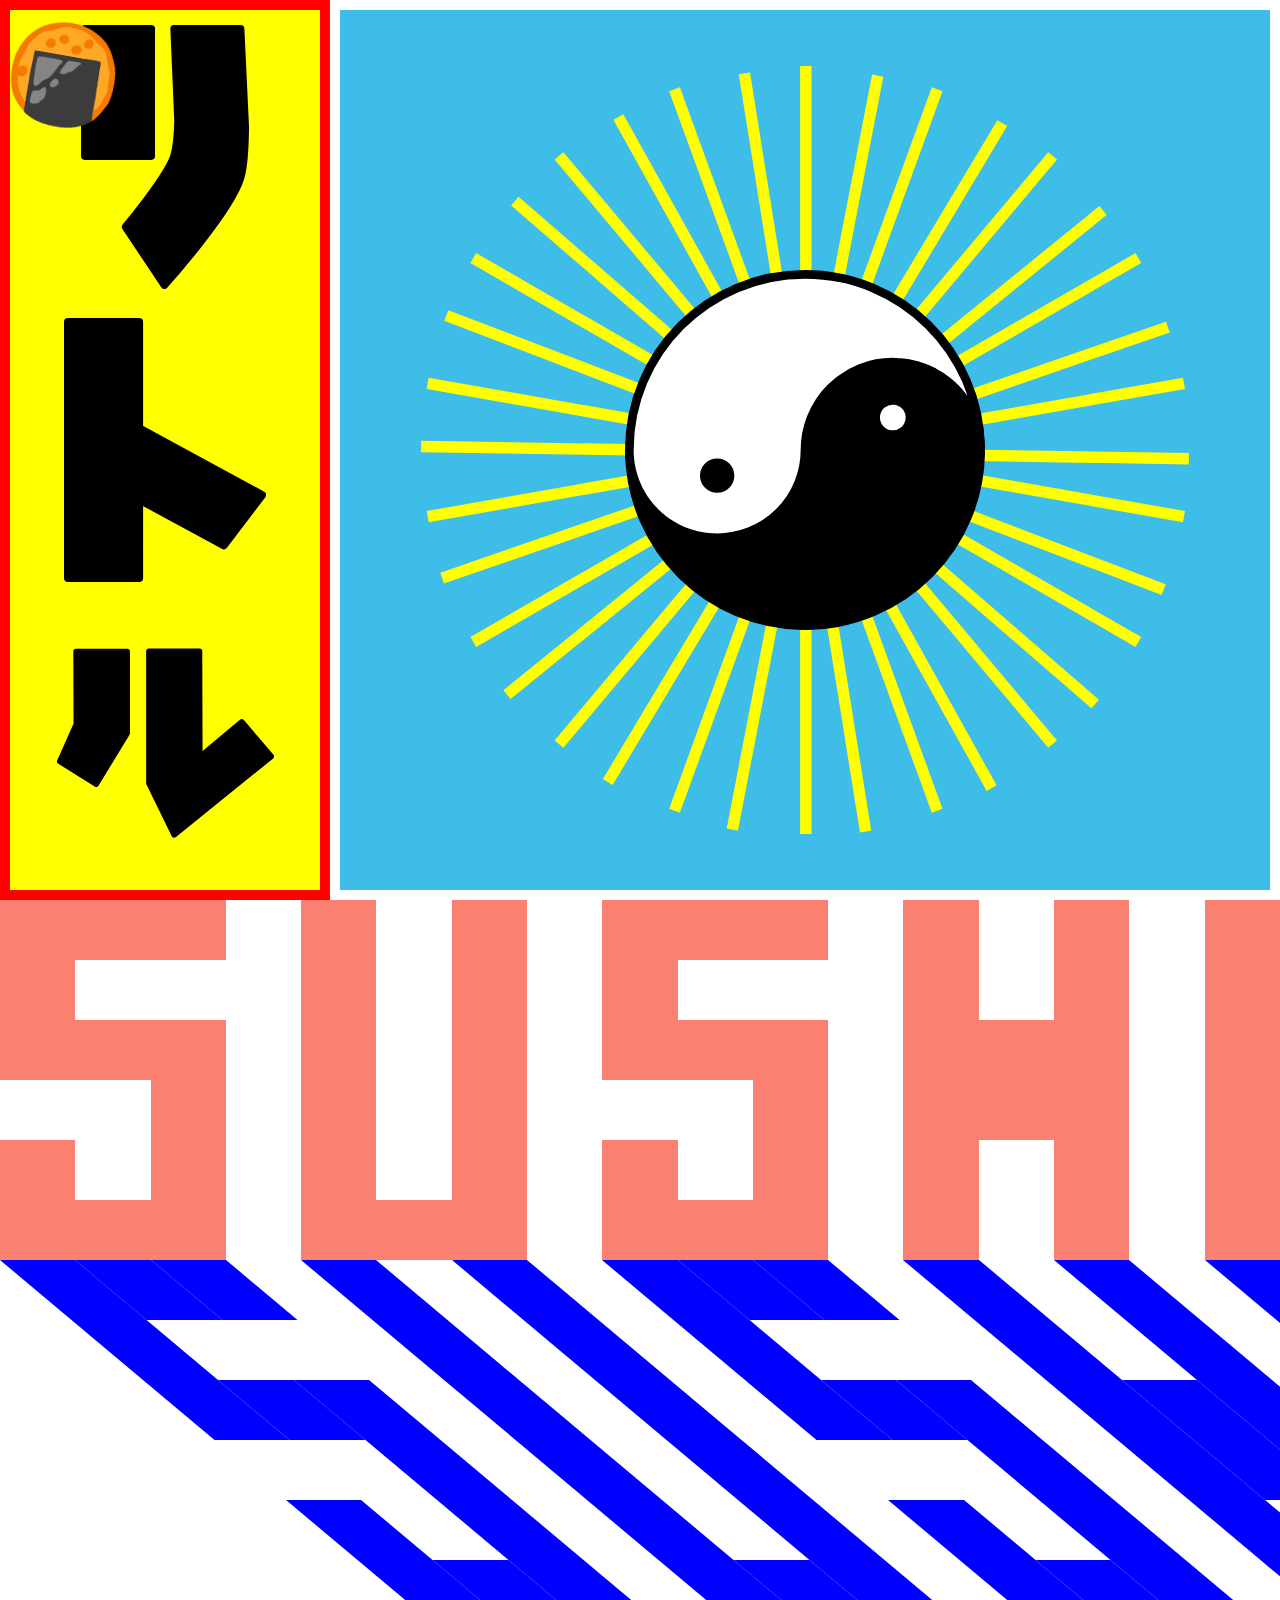
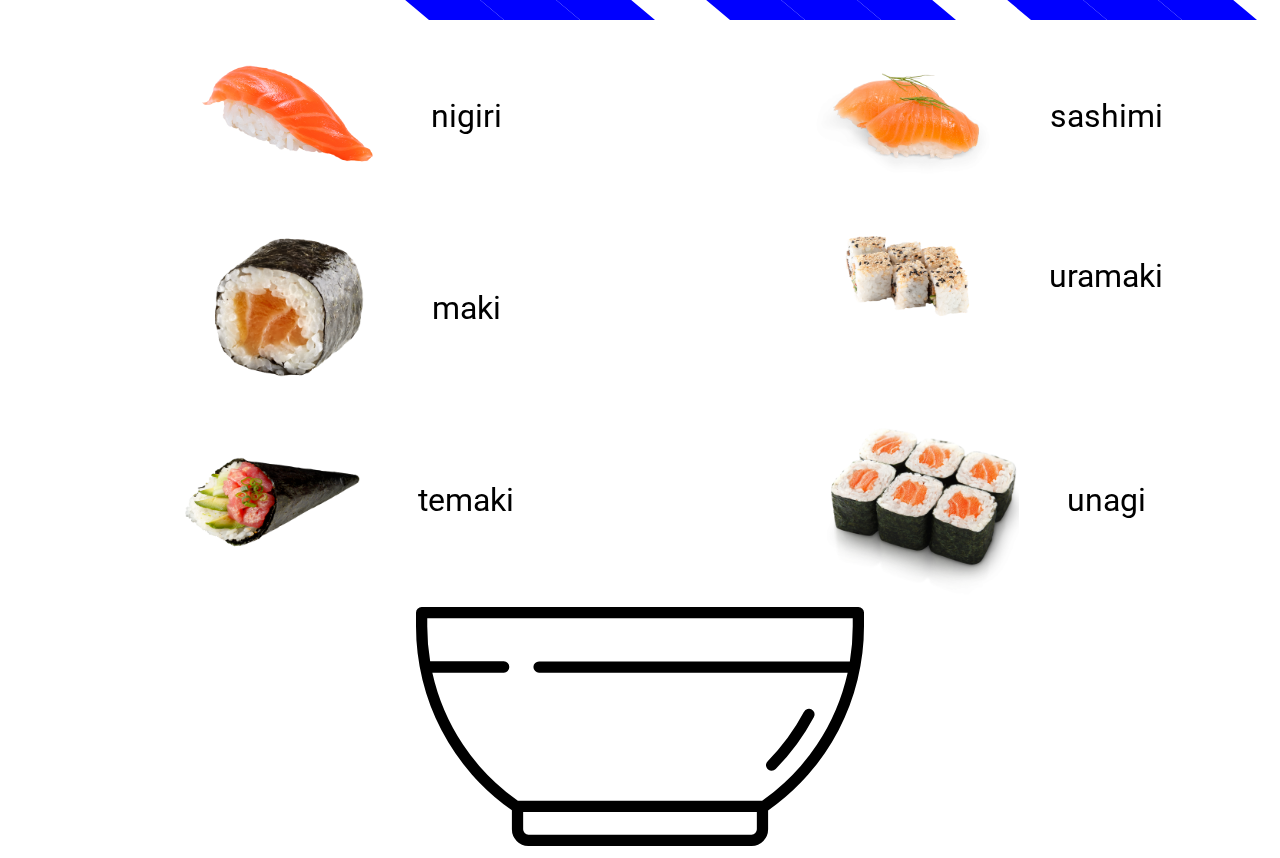
==== commit 1c750eee: "added last thing" ====
--- a/docs/index.html
+++ b/docs/index.html
@@ -9,12 +9,14 @@
       href="https://fonts.googleapis.com/css?family=Roboto:300,400,500&display=swap"
       rel="stylesheet"
     />
+    <link rel="stylesheet" type="text/css" href="./css/themes/light.css" />
+    <link rel="stylesheet" type="text/css" href="./css/themes/dark.css" />
     <link rel="stylesheet" type="text/css" href="./css/global-styles.css" />
     <link rel="stylesheet" type="text/css" href="./css/home.css" />
     <link rel="stylesheet" type="text/css" href="./css/sushi-grid.css" />
     <link rel="stylesheet" type="text/css" href="./css/mouse-trail.css" />
     <link rel="stylesheet" type="text/css" href="./css/sushi.css" />
-    <link rel="stylesheet" type="text/css" href="./css/_temp.css" />
+    <link rel="stylesheet" type="text/css" href="./css/blob.css" />
 
     <title>Document</title>
   </head>
@@ -27,7 +29,7 @@
         <img src="./img/char3.svg" alt="chinese character" />
       </div>
       <div>
-        <img src="./img/lines.svg" alt="sun lines" />
+        <svg xmlns="http://www.w3.org/2000/svg" viewBox="0 0 1010.4 1010.29"><title>lines</title><g id="Laag_2" data-name="Laag 2"><g id="bg"><line class="cls-1" x1="506.3" y1="505.14" x2="506.3"/><line class="cls-1" x1="506.3" y1="505.14" x2="679.07" y2="30.46"/><line class="cls-1" x1="506.3" y1="505.14" x2="831" y2="118.18"/><line class="cls-1" x1="506.3" y1="505.14" x2="943.77" y2="252.57"/><line class="cls-1" x1="506.3" y1="505.14" x2="1003.77" y2="417.43"/><line class="cls-1" x1="506.3" y1="505.14" x2="1003.77" y2="592.86"/><line class="cls-1" x1="506.3" y1="505.14" x2="943.77" y2="757.71"/><line class="cls-1" x1="506.3" y1="505.14" x2="831" y2="892.1"/><line class="cls-1" x1="506.3" y1="505.14" x2="679.07" y2="979.82"/><line class="cls-1" x1="506.3" y1="505.14" x2="506.3" y2="1010.29"/><line class="cls-1" x1="506.3" y1="505.14" x2="333.53" y2="979.82"/><line class="cls-1" x1="506.3" y1="505.14" x2="181.6" y2="892.1"/><line class="cls-1" x1="506.3" y1="505.14" x2="68.83" y2="757.71"/><line class="cls-1" x1="506.3" y1="505.14" x2="8.83" y2="592.86"/><line class="cls-1" x1="506.3" y1="505.14" x2="8.83" y2="417.43"/><line class="cls-1" x1="506.3" y1="505.14" x2="68.83" y2="252.57"/><line class="cls-1" x1="506.3" y1="505.14" x2="181.6" y2="118.18"/><line class="cls-1" x1="506.3" y1="505.14" x2="333.53" y2="30.46"/><line class="cls-1" x1="505.2" y1="508.55" x2="600.84" y2="12.54"/><line class="cls-1" x1="505.2" y1="508.55" x2="764.72" y2="75.16"/><line class="cls-1" x1="505.2" y1="508.55" x2="897.29" y2="190.06"/><line class="cls-1" x1="505.2" y1="508.55" x2="982.57" y2="343.37"/><line class="cls-1" x1="505.2" y1="508.55" x2="1010.28" y2="516.6"/><line class="cls-1" x1="505.2" y1="508.55" x2="977.06" y2="688.87"/><line class="cls-1" x1="505.2" y1="508.55" x2="886.93" y2="839.38"/><line class="cls-1" x1="505.2" y1="508.55" x2="750.76" y2="949.99"/><line class="cls-1" x1="505.2" y1="508.55" x2="584.97" y2="1007.35"/><line class="cls-1" x1="505.2" y1="508.55" x2="409.56" y2="1004.55"/><line class="cls-1" x1="505.2" y1="508.55" x2="245.68" y2="941.93"/><line class="cls-1" x1="505.2" y1="508.55" x2="113.11" y2="827.03"/><line class="cls-1" x1="505.2" y1="508.55" x2="27.82" y2="673.72"/><line class="cls-1" x1="505.2" y1="508.55" x2="0.12" y2="500.49"/><line class="cls-1" x1="505.2" y1="508.55" x2="33.34" y2="328.23"/><line class="cls-1" x1="505.2" y1="508.55" x2="123.47" y2="177.71"/><line class="cls-1" x1="505.2" y1="508.55" x2="259.64" y2="67.11"/><line class="cls-1" x1="505.2" y1="508.55" x2="425.43" y2="9.74"/></g></g></svg>
         <img src="./img/yinyang.svg" alt="chinese character" />
       </div>
     </div>
@@ -234,34 +236,46 @@
     <div>
       <div>
         <div>
-          <input type="checkbox" />
-          <img src="./img/nigiri.png" alt="nigiri" />
-          <p>Nigiri</p>
-        </div>
-        <div>
-          <input type="checkbox" />
-          <img src="./img/sashimi.png" alt="Sashimi" />
-          <p>Sashimi</p>
-        </div>
-        <div>
-          <input type="checkbox" />
-          <img src="./img/maki.png" alt="maki" />
-          <p>Maki</p>
-        </div>
-        <div>
-          <input type="checkbox" />
-          <img src="./img/Uramaki.png" alt="Uramaki" />
-          <p>Uramaki</p>
-        </div>
-        <div>
-          <input type="checkbox" />
-          <img src="./img/Temaki.png" alt="Temaki" />
-          <p>Temaki</p>
-        </div>
-        <div>
-          <input type="checkbox" />
-          <img src="./img/Unagi.png" alt="Unagi" />
-          <p>Unagi</p>
+          <label>
+            <input type="checkbox" id="suhsi-one" />
+            <img src="./img/nigiri.png" alt="nigiri" />
+            <p>Nigiri</p>
+          </label>
+        </div>
+        <div>
+          <label>
+            <input type="checkbox" />
+            <img src="./img/Sashimi.png" alt="Sashimi" />
+            <p>Sashimi</p>
+          </label>
+        </div>
+        <div>
+          <label>
+            <input type="checkbox" />
+            <img src="./img/maki.png" alt="maki" />
+            <p>Maki</p>
+          </label>
+        </div>
+        <div>
+          <label>
+            <input type="checkbox" />
+            <img src="./img/Uramaki.png" alt="Uramaki" />
+            <p>Uramaki</p>
+          </label>
+        </div>
+        <div>
+          <label>
+            <input type="checkbox" />
+            <img src="./img/Temaki.png" alt="Temaki" />
+            <p>Temaki</p>
+          </label>
+        </div>
+        <div>
+          <label>
+            <input type="checkbox" />
+            <img src="./img/Unagi.png" alt="Unagi" />
+            <p>Unagi</p>
+          </label>
         </div>
       </div>
       <div>
--- a/docs/css/themes/light.css
+++ b/docs/css/themes/light.css
@@ -0,0 +1,15 @@
+/* light theme */
+@media (prefers-color-scheme: light) {
+  :root {
+    --yellow-bg: #ffff00;
+    --red-bg: #ff0000;
+    --blue-bg: #3dbde8;
+    --normal-sushi: salmon;
+    --shadow-sushi: blue;
+    --normal-text: black;
+    --normal-blob: red;
+    --background-color: white;
+    --text-color: black;
+    --sun-moon: #ff0;
+  }
+}
--- a/docs/css/themes/dark.css
+++ b/docs/css/themes/dark.css
@@ -0,0 +1,15 @@
+/* dark theme */
+@media (prefers-color-scheme: dark) {
+  :root {
+    --yellow-bg: #3700b3;
+    --red-bg: #682b36;
+    --blue-bg: #121212;
+    --normal-sushi: #3700b3;
+    --shadow-sushi: #bbb6fc;
+    --normal-text: black;
+    --normal-blob: #bbb6fc;
+    --background-color: #121212;
+    --text-color: white;
+    --sun-moon: #3700b3;
+  }
+}
--- a/docs/css/global-styles.css
+++ b/docs/css/global-styles.css
@@ -8,4 +8,17 @@
   /* TODO: MIDDELPUNT VAN CURSOR UITREKENEN */
   /* cursor: url(../img/chopstick.png), auto; */
   overflow-x: hidden;
+  color: var(--text-color);
 }
+body > label {
+  display: block;
+  position: relative;
+  padding-left: 35px;
+  margin-bottom: 12px;
+  cursor: pointer;
+  user-select: none;
+}
+
+label > input {
+  opacity: 0;
+}
--- a/docs/css/home.css
+++ b/docs/css/home.css
@@ -7,8 +7,8 @@
 }
 body > div:first-child > div:first-child {
   flex: 1;
-  background-color: #ffff00;
-  border: 10px solid #ff0000;
+  background-color: var(--yellow-bg);
+  border: 10px solid var(--red-bg);
   display: flex;
   flex-direction: column;
   justify-content: space-around;
@@ -16,7 +16,7 @@
 }
 body > div:first-child > div:last-child {
   flex: 3;
-  background: #3dbde8;
+  background: var(--blue-bg);
   border: 10px solid #ffffff;
   z-index: 6;
 }
@@ -31,22 +31,29 @@
   justify-content: center;
   align-items: center;
 }
-body > div:first-child > div:last-child > img {
+body > div:first-child > div:last-child > img,
+body > div:first-child > div:last-child > svg {
   position: absolute;
   margin: auto;
 }
-body > div:first-child > div:last-child > img:first-child {
+body > div:first-child > div:last-child > svg {
   z-index: 4;
   height: 90%;
   transform-origin: 50%;
   animation: home_rotation 10s infinite linear;
   max-width: 60%;
 }
-body > div:first-child > div:last-child > img:last-child {
+body > div:first-child > div:last-child > img {
   z-index: 5;
   max-width: 38%;
   height: 40%;
   animation: home_rotation 5s infinite linear reverse;
+}
+.cls-1 {
+  fill: none;
+  stroke: var(--sun-moon);
+  stroke-miterlimit: 10;
+  stroke-width: 15px;
 }
 @keyframes home_rotation {
   from {
--- a/docs/css/sushi-grid.css
+++ b/docs/css/sushi-grid.css
@@ -16,10 +16,10 @@
   transform: skew(50deg);
 }
 body > div:nth-child(4) > div {
-  background-color: salmon;
+  background-color: var(--normal-sushi);
 }
 body > div:nth-child(5) > div > div {
-  background-color: blue;
+  background-color: var(--shadow-sushi);
 }
 /* LETTER S */
 body > div:nth-child(4) > div:first-child,
--- a/docs/css/mouse-trail.css
+++ b/docs/css/mouse-trail.css
@@ -5,7 +5,7 @@
   flex-wrap: wrap;
   position: fixed;
   top: 0;
-  /* z-index: 10000; */
+  z-index: 10000;
 }
 body > div:nth-child(3) p {
   height: calc(100vh / 6);
--- a/docs/css/sushi.css
+++ b/docs/css/sushi.css
@@ -1,23 +1,30 @@
 body > div:nth-child(6) {
   position: relative;
-  z-index: 2;
-}
-body > div:nth-child(6) > div,
-body > div:nth-child(6) > div > div {
+  z-index: 10001;
+}
+body > div:nth-child(6) > div > div > label {
+  cursor: pointer;
+}
+body > div:nth-child(6) > div {
   display: flex;
   flex-wrap: wrap;
   justify-content: center;
 }
 body > div:nth-child(6) > div > div {
   width: 50%;
+}
+body > div:nth-child(6) > div > div > label {
+  display: flex;
+  flex-wrap: wrap;
+  justify-content: center;
   align-items: center;
 }
-body > div:nth-child(6) > div > div > img {
+body > div:nth-child(6) > div > div > label > img {
   width: 30%;
   padding-left: 0.5em;
   padding-right: 0.5em;
 }
-body > div:nth-child(6) > div > div > p {
+body > div:nth-child(6) > div > div > label > p {
   font-size: 2.5vw;
   padding-right: 0.5em;
 }
@@ -32,6 +39,7 @@
   > div:nth-child(6)
   > div
   > div:first-child
+  > label
   > input[type='checkbox']:checked
   + img {
   animation: sushi_nigiri 3s forwards ease;
@@ -40,6 +48,7 @@
   > div:nth-child(6)
   > div
   > div:nth-child(2)
+  > label
   > input[type='checkbox']:checked
   + img {
   animation: sushi_sashimi 3s forwards ease;
@@ -48,6 +57,7 @@
   > div:nth-child(6)
   > div
   > div:nth-child(3)
+  > label
   > input[type='checkbox']:checked
   + img {
   animation: sushi_maki 3s forwards ease;
@@ -56,6 +66,7 @@
   > div:nth-child(6)
   > div
   > div:nth-child(4)
+  > label
   > input[type='checkbox']:checked
   + img {
   animation: sushi_uramaki 3s forwards ease;
@@ -64,6 +75,7 @@
   > div:nth-child(6)
   > div
   > div:nth-child(5)
+  > label
   > input[type='checkbox']:checked
   + img {
   animation: sushi_temaki 3s forwards ease;
@@ -72,10 +84,66 @@
   > div:nth-child(6)
   > div
   > div:nth-child(6)
+  > label
   > input[type='checkbox']:checked
   + img {
   animation: sushi_unagi 3s forwards ease;
 }
+body
+  > div:nth-child(6)
+  > div
+  > div:first-child
+  > label
+  > input[type='checkbox']
+  + img {
+  animation: sushi_nigiri_rev 3s forwards ease;
+}
+body
+  > div:nth-child(6)
+  > div
+  > div:nth-child(2)
+  > label
+  > input[type='checkbox']
+  + img {
+  animation: sushi_sashimi_rev 3s forwards ease;
+}
+body
+  > div:nth-child(6)
+  > div
+  > div:nth-child(3)
+  > label
+  > input[type='checkbox']
+  + img {
+  animation: sushi_maki_rev 3s forwards ease;
+}
+body
+  > div:nth-child(6)
+  > div
+  > div:nth-child(4)
+  > label
+  > input[type='checkbox']
+  + img {
+  animation: sushi_uramaki_rev 3s forwards ease;
+}
+body
+  > div:nth-child(6)
+  > div
+  > div:nth-child(5)
+  > label
+  > input[type='checkbox']
+  + img {
+  animation: sushi_temaki_rev 3s forwards ease;
+}
+body
+  > div:nth-child(6)
+  > div
+  > div:nth-child(6)
+  > label
+  > input[type='checkbox']
+  + img {
+  animation: sushi_unagi_rev 3s forwards ease;
+}
+
 @keyframes sushi_nigiri {
   0% {
     opacity: 1;
@@ -86,6 +154,16 @@
     transform: translate(80%, 337%) rotate(16deg) scale(0.5);
   }
 }
+@keyframes sushi_nigiri_rev {
+  0% {
+    opacity: 1;
+    transform: translate(80%, 337%) rotate(16deg) scale(0.5);
+  }
+  100% {
+    opacity: 1;
+    transform: translate(0, 0) rotate(0) scale(1);
+  }
+}
 @keyframes sushi_sashimi {
   0% {
     opacity: 1;
@@ -96,6 +174,17 @@
     transform: translate(-64%, 342%) rotate(-16deg) scale(0.5);
   }
 }
+@keyframes sushi_sashimi_rev {
+  0% {
+    opacity: 1;
+    transform: translate(-64%, 342%) rotate(-16deg) scale(0.5);
+  }
+  100% {
+    opacity: 1;
+    transform: translate(0, 0) rotate(0) scale(1);
+  }
+}
+
 @keyframes sushi_maki {
   0% {
     opacity: 1;
@@ -106,6 +195,16 @@
     transform: translate(113%, 237%) rotate(16deg) scale(0.5);
   }
 }
+@keyframes sushi_maki_rev {
+  0% {
+    opacity: 1;
+    transform: translate(113%, 237%) rotate(16deg) scale(0.5);
+  }
+  100% {
+    opacity: 1;
+    transform: translate(0, 0) rotate(0) scale(1);
+  }
+}
 @keyframes sushi_uramaki {
   0% {
     opacity: 1;
@@ -116,6 +215,16 @@
     transform: translate(-68%, 327%) rotate(-14deg) scale(0.7);
   }
 }
+@keyframes sushi_uramaki_rev {
+  0% {
+    opacity: 1;
+    transform: translate(-68%, 327%) rotate(-14deg) scale(0.7);
+  }
+  100% {
+    opacity: 1;
+    transform: translate(0, 0) rotate(0) scale(1);
+  }
+}
 @keyframes sushi_temaki {
   0% {
     opacity: 1;
@@ -126,6 +235,17 @@
     transform: translate(83%, 111%) rotate(49deg) scale(0.5);
   }
 }
+@keyframes sushi_temaki_rev {
+  0% {
+    opacity: 1;
+    transform: translate(83%, 111%) rotate(49deg) scale(0.5);
+  }
+  100% {
+    opacity: 1;
+    transform: translate(0, 0) rotate(0) scale(1);
+  }
+}
+
 @keyframes sushi_unagi {
   0% {
     opacity: 1;
@@ -136,3 +256,13 @@
     transform: translate(-108%, 105%) rotate(-11deg) scale(0.4);
   }
 }
+@keyframes sushi_unagi_rev {
+  0% {
+    opacity: 1;
+    transform: translate(-108%, 105%) rotate(-11deg) scale(0.4);
+  }
+  100% {
+    opacity: 1;
+    transform: translate(0, 0) rotate(0) scale(1);
+  }
+}
--- a/docs/css/blob.css
+++ b/docs/css/blob.css
@@ -0,0 +1,31 @@
+body {
+  background-color: var(--background-color);
+}
+body > div:nth-child(2) {
+  height: 200px;
+  width: 200px;
+  background-color: var(--normal-blob);
+  position: fixed;
+  z-index: 3;
+  top: 50vh;
+  left: 50vw;
+  margin-top: -100px;
+  margin-left: -100px;
+  mix-blend-mode: screen;
+  animation: morph 8s ease-in-out infinite;
+  border-radius: 60% 40% 30% 70% / 60% 30% 70% 40%;
+}
+
+@keyframes morph {
+  0% {
+    border-radius: 60% 40% 30% 70% / 60% 30% 70% 40%;
+  }
+
+  50% {
+    border-radius: 30% 60% 70% 40% / 50% 60% 30% 60%;
+  }
+
+  100% {
+    border-radius: 60% 40% 30% 70% / 60% 30% 70% 40%;
+  }
+}
